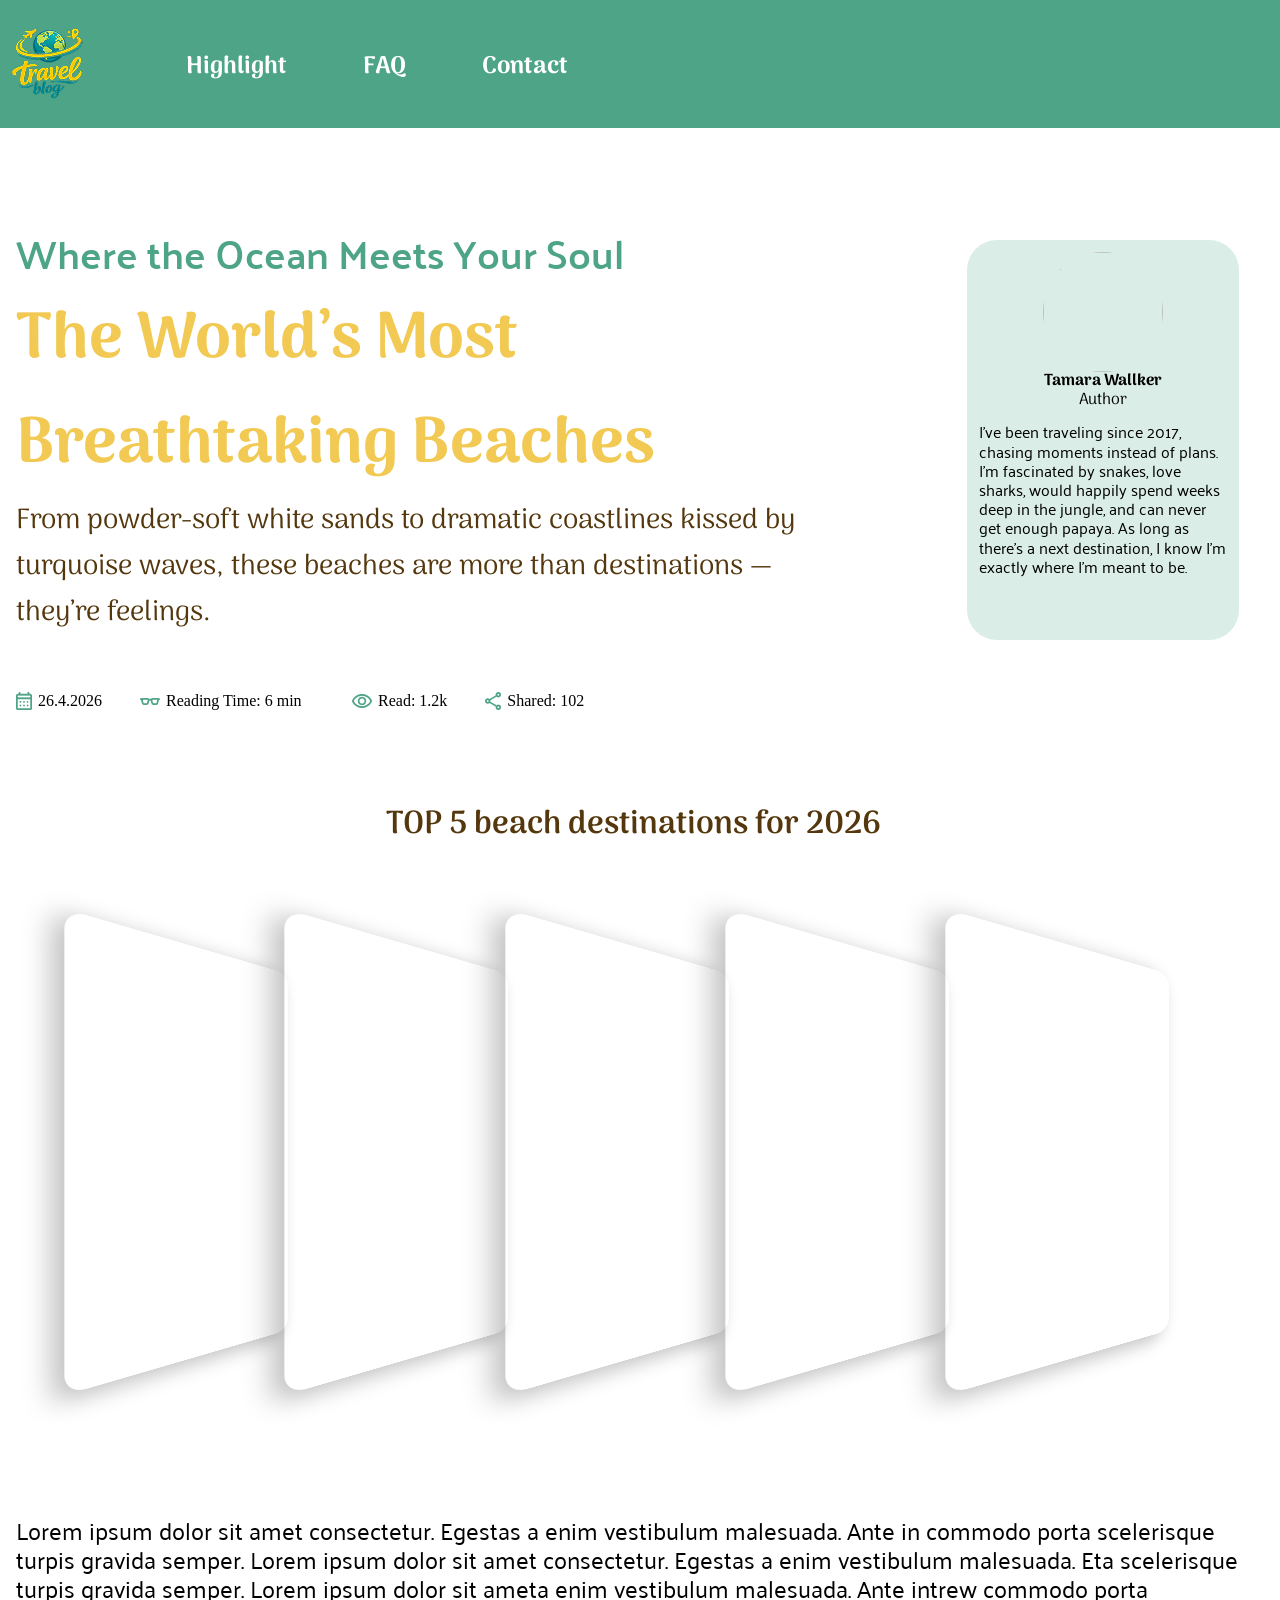
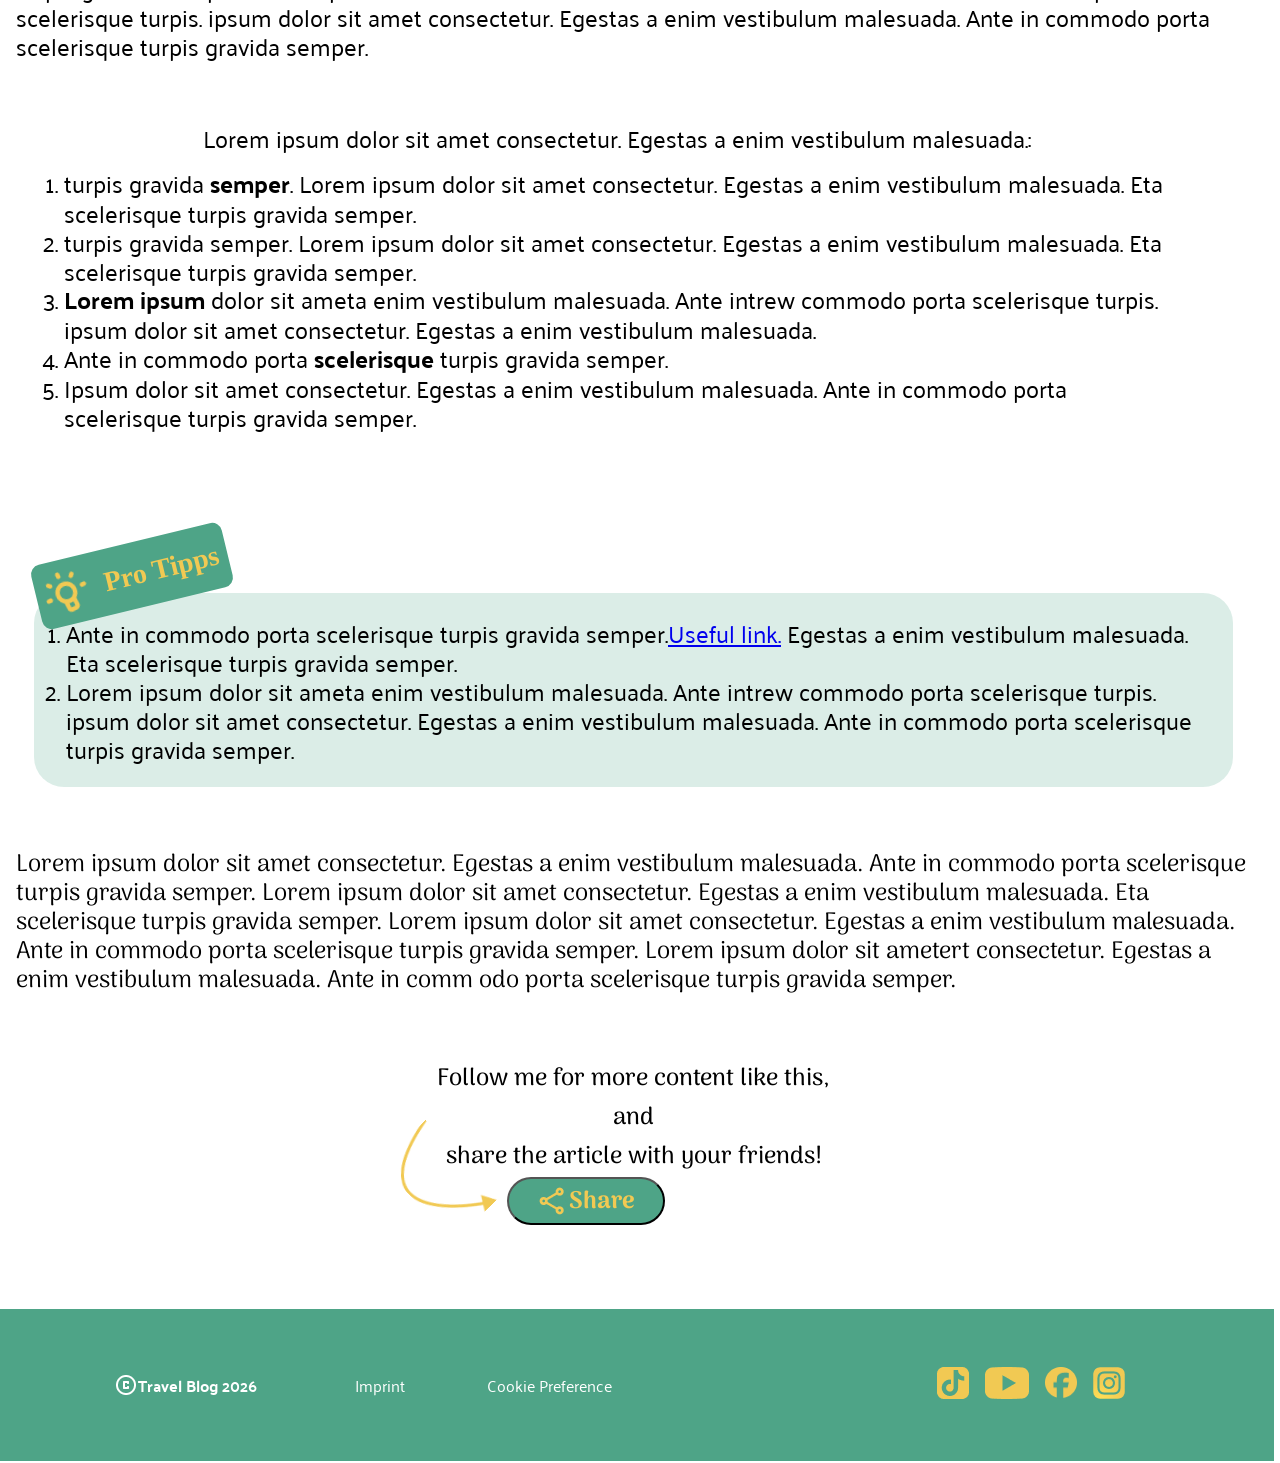
==== carousel.html @ 172013b1 "Gesamtprojekt fertig" ====
<!doctype html>
<html lang="de">

<head>
  <meta charset="UTF-8" />
  <meta name="viewport" content="width=device-width, initial-scale=1.0" />
  <title>Reise Blog / Beaches</title>
  <link rel="icon" type="image/x-icon" href="./img/favicon.svg">
  <link rel="stylesheet" href="./styles/header_footer.css" />
  <link rel="stylesheet" href="./styles/basic.css" />
  <link rel="stylesheet" href="./styles/style.css" />
  <link rel="stylesheet" href="./styles/carousel.css" />
  <link rel="stylesheet" href="./styles/graph.css" />
  <link rel="preconnect" href="https://fonts.googleapis.com" />
  <link rel="preconnect" href="https://fonts.gstatic.com" crossorigin />
  <link
    href="https://fonts.googleapis.com/css2?family=Arima:wght@100..700&family=Palanquin:wght@100;200;300;400;500;600;700&display=swap"
    rel="stylesheet" />

  <script src="./js/header_footer.js"></script>
  <script src="./js/basic.js"></script>
</head>

<body>
  <header id="header-placeholder" class="header1"></header>

  <header id="footer_header-placeholder" class="header2"></header>

  <section class="main-page">
    <section class="headline flex p_80">
      <div>
        <div class="head_text_scandy">
          <h1 class="first_headline">Where the Ocean Meets Your Soul</h1>
          <h2 class="underheadline">The World’s Most Breathtaking Beaches</h2>
          <p class="first_section_text">
            From powder-soft white sands to dramatic coastlines kissed by
            turquoise waves, these beaches are more than destinations —
            they’re feelings.
          </p>
        </div>

        <div class="read-counter_video">
          <div class="date_time">
            <img id="calender-icon" src="./img/calendar_month.png" alt="colendar icon" />
            <p>26.4.2026</p>
            <img id="eyeglasses-icon" src="./img/eyeglasses_2.png" alt="eyeglasses icon" />
            <p>Reading Time: 6 min</p>
          </div>
          <div class="read_share">
            <img id="visibility-icon" src="./img/visibility.png" alt="visibility icon" />
            <p>Read: 1.2k</p>
            <img id="share-icon" src="./img/share.png" alt="share icon" />
            <p>Shared: 102</p>
          </div>
        </div>
      </div>
      <div class="video_info">
        <img class="photo-ocean-profile" src="./img/690fbef0c17eec1970205dee7813ecf3e1ca60ca.jpg" alt="" />
        <div>
          <div class="author">
            <h4 class="author_name arima700">Tamara Wallker</h4>
            <p class="author_titel arima400">Author</p>
          </div>
          <p class="author_info palanquin400">
            I’ve been traveling since 2017, chasing moments instead of plans.
            I’m fascinated by snakes, love sharks, would happily spend weeks
            deep in the jungle, and can never get enough papaya. As long as
            there’s a next destination, I know I’m exactly where I’m meant to
            be.
          </p>
        </div>
      </div>
    </section>
    <section class="content-beaches-photos m_64">
      <div>
        <h3 class="text-beaches-photos">TOP 5 beach destinations for 2026</h3>
      </div>
      <div class="photo-container m_64">
        <div class="slider-photos photo-1"></div>
        <div class="slider-photos photo-2"></div>
        <div class="slider-photos photo-3"></div>
        <div class="slider-photos photo-4"></div>
        <div class="slider-photos photo-5"></div>
      </div>
    </section>
    <section class="content-beaches-photos-responsive m_64">
      <div class="slider-responsive-mobeile">
        <input type="radio" name="slider" value="img-1" checked />
        <input type="radio" name="slider" value="img-2" />
        <input type="radio" name="slider" value="img-3" />
        <input type="radio" name="slider" value="img-4" />
        <input type="radio" name="slider" value="img-5" />

        <div class="slider-photos-responsive-mobeile">
          <div class="slider-photos-element element-one"></div>
          <div class="slider-photos-element element-two"></div>
          <div class="slider-photos-element element-three"></div>
          <div class="slider-photos-element element-four"></div>
          <div class="slider-photos-element element-five"></div>
        </div>
      </div>
    </section>
    <section class="video_content p_80">
      <p class="scandy_tour palanquin400">
        Lorem ipsum dolor sit amet consectetur. Egestas a enim vestibulum
        malesuada. Ante in commodo porta scelerisque turpis gravida semper.
        Lorem ipsum dolor sit amet consectetur. Egestas a enim vestibulum
        malesuada. Eta scelerisque turpis gravida semper. Lorem ipsum dolor
        sit ameta enim vestibulum malesuada. Ante intrew commodo porta
        scelerisque turpis. ipsum dolor sit amet consectetur. Egestas a enim
        vestibulum malesuada. Ante in commodo porta scelerisque turpis gravida
        semper.
      </p>
    </section>
    <section class="description_content palanquin400 flex crs_1 m_64">
      <div>
        <p>
          Lorem ipsum dolor sit amet consectetur. Egestas a enim vestibulum
          malesuada.:
        </p>
      </div>
      <div class="desc_cont">
        <ol>
          <li>
            turpis gravida <strong class="palanquin700">semper</strong>. Lorem
            ipsum dolor sit amet consectetur. Egestas a enim vestibulum
            malesuada. Eta scelerisque turpis gravida semper.
          </li>

          <li>
            turpis gravida semper. Lorem ipsum dolor sit amet consectetur.
            Egestas a enim vestibulum malesuada. Eta scelerisque turpis
            gravida semper.
          </li>

          <li>
            <strong class="palanquin700">Lorem ipsum</strong> dolor sit ameta
            enim vestibulum malesuada. Ante intrew commodo porta scelerisque
            turpis. ipsum dolor sit amet consectetur. Egestas a enim
            vestibulum malesuada.
          </li>

          <li>
            Ante in commodo porta
            <strong class="palanquin700">scelerisque</strong> turpis gravida
            semper.
          </li>

          <li>
            Ipsum dolor sit amet consectetur. Egestas a enim vestibulum
            malesuada. Ante in commodo porta scelerisque turpis gravida
            semper.
          </li>
          </ul>
      </div>
    </section>
    <section class="tip_content m_64">
      <div class="tipps_pos">
        <div class="tipps-icon">
          <img src="./img/wb_incandescent.png" alt="" />
          <h3>Pro Tipps</h3>
        </div>
        <div class="tipps-container palanquin400">
          <ol>
            <li>
              <span>
                Ante in commodo porta scelerisque turpis gravida semper.<a
                  href="https://search.brave.com/search?q=google+pro+tips+about+carousel&spellcheck=0&source=alteredQuery&summary=1&conversation=09064c82be8e50caa06547c06c1660284c4f">Useful
                  link.</a>
                Egestas a enim vestibulum malesuada. Eta scelerisque turpis
                gravida semper.
              </span>
            </li>
            <li>
              <span>
                Lorem ipsum dolor sit ameta enim vestibulum malesuada. Ante
                intrew commodo porta scelerisque turpis. ipsum dolor sit amet
                consectetur. Egestas a enim vestibulum malesuada. Ante in
                commodo porta scelerisque turpis gravida semper.
              </span>
            </li>
          </ol>
        </div>
      </div>
    </section>
    <p class="scandy_tour arima400 m_64">
      Lorem ipsum dolor sit amet consectetur. Egestas a enim vestibulum
      malesuada. Ante in commodo porta scelerisque turpis gravida semper.
      Lorem ipsum dolor sit amet consectetur. Egestas a enim vestibulum
      malesuada. Eta scelerisque turpis gravida semper. Lorem ipsum dolor sit
      amet consectetur. Egestas a enim vestibulum malesuada. Ante in commodo
      porta scelerisque turpis gravida semper. Lorem ipsum dolor sit ametert
      consectetur. Egestas a enim vestibulum malesuada. Ante in comm odo porta
      scelerisque turpis gravida semper.
    </p>
    <section class="follow_me">
      <div class="follow_contant">
        <div class="follow_inf">
          <h4 class="arima500">
            Follow me for more content like this, and<br />
            share the article with your friends!
          </h4>

          <div class="follow_btn_cont">
            <div class="follow_img">
              <img src="./img/vektor2.svg" alt="Follow" />
            </div>
            <div class="btn-cont">
              <button class="follow_btn arima700">
                <img src="./img/Frame438.jpg" alt="Share" />Share
              </button>
            </div>
          </div>
        </div>
      </div>
    </section>
  </section>

</body>

<footer id="footer-placeholder"></footer>
</body>


</html>
---- styles/header_footer.css ----
.navlink:hover {
    color: #F1C953;
}

.navimage{
    height: 72px;
    width: 72px;
    margin-right: 30px;
}

.navlink {
    
    color: white;
    text-decoration: none;
    margin-left: 72px;
    font-size: 22px;
}
.nav_style{
    display: flex;
    align-items: center;
    text-align: left;
    padding-top: 28px;
    padding-left: 12px;
    max-width: 100vw;
    
}
.nav_smal{
    display: flex;
    align-items: center;
    padding: 24px 25px;
    width: 90%;
}
.nav_smal img{
    height: 40px;
    width: 40px;
    
}
.smal1{
    display: flex;
    justify-content: space-between;
    width: 99%;
}

.footer-center{
    bottom: 30px;
    display: flex;
    justify-content: space-between;
    align-items: center;
    padding: 60px 120px;
    width: 99%;
}
.footer-left{
    display: flex;
    justify-content: space-between;
    align-items: center;
    width: 510px;
    
    }
.left1{
    display: flex;
    align-items: center;
    padding-right: 58px;
    width: 217px;
}
.left1 h6{
    font-size: 16px;
}
.left2{
    width: 293px;
    margin: 8px 0;
    display: flex;
    justify-content: space-between;
}
.footer-right{
    display: flex;
    justify-content: center;
    align-items: center;

    }

.navlink-foot {
    text-decoration: none;
    padding-left: 24px;
    padding-right: 12px;
}

.navlink-foot:hover {
    color: #F1C953;
}

.footer-social-icon{
    height: 32px;
    width: 32px;
    margin-right: 16px;
}

.footer-youtube-icon{
    height: 32px;
    width: 44px;
    margin-right: 16px;
}

@media screen and (min-width: 4px) and (max-width: 840px) {
    .nav_style{
        justify-content: center;
    }
}
---- styles/basic.css ----
* {
  box-sizing: border-box;
  margin: 0;
  padding: 0;
  scroll-behavior: smooth;
}

body {
  display: flex;
  justify-content: center;
  align-items: center;
  flex-direction: column;
  overflow-x: hidden;
  width: 99%;
  margin: 0;
  padding: 0;
  min-height: 100vh;
}
.main-page {
  scroll-behavior: smooth;
  flex: 1;
  padding: 0;
  margin-top: 128px;
  align-items: center;
  width: 99%;
}
.main-a{
  text-decoration: none;
}
.impress {
  margin-top: 192px;

  margin-bottom: 64px;
}
.slider {
  margin-top: 50px;
  margin-bottom: 64px;
}

.top_img {
  z-index: 1;
  object-fit: none;
  object-position: center;
  height: 515px;
  width: 740px;
}
.main {
  width: 99%;
  flex-direction: column;
  justify-content: center;
  align-items: center;
  padding: 0px 120px;
}

.top {
  display: flex;
  max-width: 99%;
  position: relative;
  height: 515px;
  padding: 0px 12px;
  background-image: url(../img/header_photo.png);
  background-repeat: no-repeat;
  background-size: cover;
  background-position: center top;
}
.author {
  display: flex;
  flex-direction: column;
  justify-content: center;
  align-items: center;
  line-height: 1.2;
  margin-bottom: 12px;
}
.avatar_men {
  height: 120px;
  width: 120px;
  margin: 12px 0;
}
.headline { 
    display: flex;
    max-width: 99%;
    position: relative;
    min-height: 515px;
    padding-left: 16px;
    padding-right: 16px;
}
.scandy_tour {
  font-size: 24px;
  line-height: 120%;
  letter-spacing: 0%;
  padding: 0px 16px;
}
.head_text_scandy {
  width: 85%;
  margin-right: 8px;
  display: flex;
  flex-direction: column;
}
.read-counter_video {
  width: 740px;
  display: flex;
  flex-direction: row;
  gap: 16px;
  margin-top: 32px;
  margin-bottom: 32px;
}
.date_time {
  width: 320px;
  display: flex;
  gap: 6px;
  align-items: center;
}
.date_time p{
  margin-right: 32px;
}
.read_share {
  width: 361px;
  display: flex;
  gap: 6px;
  align-items: center;
}
.read_share p{
  margin-right: 32px;
}
.video_info {
  max-width: 272px;
  max-height: 400px;
  top: 0;
  right: 0;
  display: flex;
  flex-direction: column;
  background-color: #4ea48733;
  border-radius: 30px;
  align-items: center;
  background-size: cover;
  padding: 12px;
  margin-bottom: 48px;
  margin-top: 24px;
}
.video_content {
  display: flex;
  justify-content: center;
  align-items: center;
  flex-direction: column;
  /* padding-bottom: 137px; */
  width: 100%;
 
}
.video_img {
  width: 931px;
  height: 520px;
  display: flex;
  background-image: url(../img/Video.png);
  background-repeat: no-repeat;
  background-size: cover;
  background-position: center top;
  border-radius: 53px;
  margin-top: 137px;

}
.description_content {
padding-left: 30px;
padding-right: 16px;
padding-bottom: 32px;
font-size: 24px;
line-height: 1;
}
.description_content ul {
  margin: 16px 16px;
}
.desc_cont {
  padding-top: 16px;
  margin: 0px 33.5px;
}
.desc_1{
  margin-bottom: 32px;
}
.tip_content {
  max-width: 100%;
  height: auto;
  display: flex;
  justify-content: center;
  align-items: center;
  position: relative;
  padding: 0 34px;
}
.tipps-icon {
  z-index: 2;
  background-color: #4ea487;
  width: 195.92px;
  height: 66px;
  display: flex;
  align-items: center;
  justify-content: space-around;
  border-radius: 10px;
  transform: rotate(-13.67deg);
  position: relative;
  top: 16px;
}
.tipps-icon h3 {
  font-size: 28px;
  color: #f1c953;
  margin-block-start: 0px;
  margin-block-end: 0px;
  font-weight: bold;
  line-height: 120%;
  letter-spacing: 0%;
}
.tipps_pos {
  position: relative;
  display: flex;
  flex-direction: column;
}
.tipps-container {
  display: flex;
  max-width: 100%;
  z-index: 1;
  background-color: #4ea48733;
  border-radius: 30px;
  padding-top: 26px;
  padding-bottom: 24px;
  padding-right: 16px;
  padding-left: 16px;
  top: 15px;
  left: 60px;
  line-height: 1;
  font-size: 24px;
}
.tipps-container ol {
  margin: 0px 16px;
}
.info {
  position: relative;
  top: 0;
  max-width: 833px;
  margin: 54px 38px;
  min-height: 219px;
  object-fit: cover;
  text-align: left;
  align-items: center;
  backdrop-filter: blur(5px) brightness(1.1);
  border-radius: 12px;
  padding: 16px 24px;
}
.info h2 {
  display: flex;
  max-width: 80%;
  padding: 8px 24px;
  color: white;
  font-size: 48px;
  margin-right: 40px;
  line-height: 1;
}
.info h3 {
  max-width: 820px;
  padding: 0px 24px;
  color: white;
  font-size: 28px;
  line-height: 1;
}
.header1 {
  background-color: #4ea487;
  justify-content: space-between;
  align-items: center;
  position: fixed;
  top: 0;
  left: 0;
  right: 0;
  padding: 0;
  max-width: 100dvw;
  height: 128px;
  z-index: 1000;
}
.header2 {
  position: fixed;
  bottom: 0;
  left: 0;
  right: 0;
  background-color: #f1c953;
  height: 88px;
  max-width: 100dvw;
  padding: 0;
  z-index: 1000;
  border-bottom-left-radius: 12px;
}
footer {
  display: flex;
  align-items: center;
  justify-content: space-between;
  background-color: #4ea487;
  color: white;
  font-size: 16px;
  width: 100dvw;
  height: 152px;
  
  bottom: 0;
  left: 0;
  right: 0;
}
#footer-placeholder {
  max-width: 100dvw;
}
.text_center {
  margin-left: 40px;
  margin-right: 40px;
}
.center_dsp {
  display: flex;
  align-items: center;
}
.index_img {
  height: 48px;
  width: 48px;
}
.text_zentriert {
  display: flex;
  text-align: center;
  justify-content: center;
  align-items: center;
  max-width: 99%;
}
.zentriert_text {
  display: flex;
  flex-direction: column;
  padding: 32px 0;
}
.zentriert {
  text-align: center;
  justify-content: center;
  align-items: center;
}
#contact {
  margin-bottom: 64px;
}
label {
  display: block;
}

input[type="text"] {
  height: 50%;
  padding: 12px;
  margin: 10px 0;
  box-sizing: border-box;
}
input[type="email"] {
  height: 50%;
  padding: 12px;
  margin: 10px 0;
  box-sizing: border-box;
}
input[type="checkbox"] {
  margin: 0 8px;
}
.block {
  display: flex;
  position: relative;
  width: 100%;
}
.flex{
  display: flex;
}
.form-group {
  display: flex;
  flex-direction: column;
  text-align: left;
  height: 94px;
  max-width: 99%;
  font-size: 24px;
}
.form-group1 {
  display: flex;
  height: 80px;
  justify-content: center;
  align-items: end;
}
.chk_font {
  font-size: 15px;
  padding: 0 16px;
  margin-bottom: 25px;
}

.form-group-1 {
  text-align: left;
  height: 94px;
  max-width: 100%;
  font-size: 24px;
  margin-bottom: 16px;
}
.form_u {
  padding: 0px 16px;
  margin-bottom: 120px;
}
.form-h {
  display: flex;
  flex-direction: row;
  min-height: auto;
  justify-content: space-between;
}
.form-g {
  display: flex;
  flex-direction: column;
  justify-content: center;
}
.form-control {
  height: 65px;
  border: none;
  border-bottom: 2px solid black;
  outline: none;
  font-size: 24px;
}
.form-control1 {
  height: 65px;
  border: none;
  border-bottom: 2px solid black;
  outline: none;
  width: 100%;
}
.left-form {
  width: 48%;
}
.right-form {
  width: 48%;
}
.mrg_top {
  padding: 0 16px;
  margin-top: 64px;
  margin-bottom: 64px;
}

.btn {
  height: 48px;
  width: 140px;
  background-color: white;
  border-width: 1px;
  border-radius: 40px;
  font-size: 24px;
}
.follow_me {
  display: flex;
  justify-content: center;
  margin-top: 64px;
  margin-bottom: 88px;
}
.follow_contant {
  display: flex;
  width: 493px;
  height: 154px;
  position: relative;
  text-align: center;
  justify-content: center;
}
.follow_inf {
  width: 463px;
  height: 58px;
  align-items: center;
  padding: 0 12px;
}
.follow_inf h4 {
  font-size: 24px;
}
.follow_img {
  width: 107px;
  height: 65px;
  z-index: 1;
  position: absolute;
  left: 0px;
  bottom: 0px;
  rotate: -135deg;
}
.btn-cont {
  position: absolute;
  left: 120px;
  bottom: -12px;
}
.follow_btn {
  width: 158px;
  height: 48px;
  border-radius: 40px;
  background-color: #4ea487;
  position: relative;
  display: flex;
  justify-content: center;
  align-items: center;
  color: #f1c953;
  font-size: 24px;
}
.follow_btn img {
  height: 32px;
  height: 32px;
}
.crs_1{
  flex-direction: column;
  width: 1220px;
  justify-content: center;
  align-items: center;
}
.p_80{
    padding-top: 80px;
}
.m_64{
  margin-top: 64px;
}
@media screen and (min-width: 1440px) {
  .main-page {
    padding: 0px max( calc(50% - 720px));  
  }
  .impress {
    padding: 0px max(12px, calc(50% - 720px));
  }
  #header-placeholder {
    padding: 0px max(12px, calc(50% - 720px));
  }
  #footer-placeholder {
    padding: 0px max(0px, calc(50% - 720px));
  }
  #footer_header-placeholder {
    padding: 0px max(0px, calc(50% - 720px));
  }
  .header2 {
    display: none;
  }
  .slider-responsive-mobeile{
    display: none;
  }
  .crs_1{
    padding: 0px max{calc(50% - 720px)};
  }
}
@media screen and (min-width: 1280px) {
  .header2 {
    display: none;
  }
  .slider-responsive-mobeile{
    display: none;
  }
}
@media screen and (min-width: 841px) and (max-width: 1280px) {
  .main-page {
    padding: 8px 0px;
    width: 99dvw;
  }
  .main {
    padding: 0px 30px;
  }
  .header2 {
    display: none;
  }
  .crs_1{
    padding: 0px max{calc(50% - 720px)};
  }
}
@media screen and (min-width: 484px) and (max-width: 767px) {
  .info {
    margin: 54px 20px;
  }
}
@media screen and (min-width: 841px) and (max-width: 1075px){
  .headline {
    flex-direction: column;
  }
  .video_info {
    margin-top: 24px;
    max-width: 100%;
  }
  .video_img{
    width: 642px;
    height: 332px;
  
  }
  .video_2{
    padding-bottom: 24px;
  }
  .video_content{
    padding-bottom: 24px;
  }
  .scandy_tour{
    padding-bottom: 24px;
  }
}
@media screen and (min-width: 4px) and (max-width: 840px) {
  .main-page {
    padding: 8px 0px;
    width: 99dvw;
  }
  .main {
    padding: 0px 16px;
  }
  .top {
    padding: 0;
  }
  .footer-left {
    display: flex;
    flex-direction: column-reverse;
    align-items: baseline;
    max-width: 90px;
  }
  .index_info {
    display: none;
  }
  .left2 {
    justify-content: center;
    flex-direction: column;
    width: 217px;
  }
  .left2 a {
    padding: 8px 24px;
  }
  .footer_img {
    height: 20px;
    width: 20px;
    margin-right: 8px;
  }
  footer {
    margin-bottom: 88px;
  }
  .footer-social-icon {
    height: 24px;
    width: 24px;
  }
  .footer-youtube-icon {
    height: 24px;
    width: 33px;
  }
  .hide-mobile {
    display: none;
  }
  .footer-center {
    align-items: flex-end;
    padding: 20px 8px;
  }
  .form-h {
    flex-direction: column;
  }
  .left-form {
    width: 100%;
  }
  .right-form {
    width: 100%;
  }
  .follow_img {
    width: 50px;
    height: 30.5px;
    rotate: -100.35deg;
  }
  .tipps-container {
    font-size: 16px;
  }
  .description_content {
    font-size: 16px;
    padding-bottom: 16px;
    padding-top: 16px;
  }
  .video_content{
    padding: 24px 0px;
  }
    .scandy_tour{
    padding-bottom: 24px;
  }
  .video_img {
    height: 192px;
    background-size: contain;
  }
  .video_2 p{
    font-size: 16px;
  }
  .video_content p {
    font-size: 16px;
  }
  .headline {
    flex-direction: column;
  }
  .video_info {
    margin-top: 24px;
    max-width: 100%;
  }
  .head_text_scandy {
    width: 100%;
  }
  .head_text_scandy h1 {
    font-size: 20px;
  }
  .head_text_scandy h2 {
    font-size: 40px;
  }
  .head_text_scandy p {
    font-size: 18px;
  }
  .follow_inf h4 {
    font-size: 18px;
  }
  .btn-cont {
    left: 180px;
  }
  .follow_img {
    left: 60px;
    bottom: 40px;
  }
  .read-counter_video {
    flex-direction: column;
  }
  .date_time{
    margin-bottom: 8px;
  }
}
@media screen and (min-width: 4px) and (max-width: 479px) {
  .main-page {
    width: 99dvw;
  }
  #faq {
    width: 95%;
  }
  .footer-right {
    flex-direction: row;
  }
  .footer-social-icon {
    height: 24px;
    width: 24px;
    margin: 4px;
  }
  .footer-youtube-icon {
    height: 24px;
    width: 33px;
    margin: 4px;
  }
  
}
---- styles/style.css ----
.font_h1 {
  font-family: "Arima";
  font-size: 52px;
  font-weight: 700;
  color: #4ea487;
}

.first_headline {
  font-family: "Palanquin";
  font-size: 40px;
  font-weight: 600;
  color: #4ea487;
}

.underheadline {
  font-family: "Arima";
  font-size: 64px;
  font-weight: 700 ;
  color: #f1c953;
}

.first_section_text {
  font-family: "Arima";
  font-size: 28px;
  font-weight: 400;
  color: #54370d;
  padding-bottom: 24px;
  
}
.font-24-w{
  font-size: 24px;
  color: white;
}
.font-24-b{
  font-size: 24px;
  color: black;
}
.font-16-w{
  font-size: 16px;
  color: white;
}
.font-16-b{
  font-size: 16px;
  color: black;
}
.arima700{
  font-family: 'Arima';
  font-weight: 700;
}

.arima400{
  font-family: 'Arima';
  font-weight: 400;
}
.arima500{
  font-family: 'Arima';
  font-weight: 500;
}
.palanquin700{
  font-family: 'Palanquin';
  font-weight: 700;
}

.palanquin600{
  font-family: 'Palanquin';
  font-weight: 600;
}
.p_400{
  font-family: 'Palanquin';
  font-weight: 400;
  line-height: 120%;
}
.palanquin400{
  font-family: 'Palanquin';
  font-weight: 400;
  line-height: 120%;
  letter-spacing: 0%;
}
.palanquin500{
  font-family: 'Palanquin';
  font-weight: 500;
}

.index_info{
  font-size: 24px;
  line-height: 1;
  padding: 24px 0;
}
details{
  color: #54370d;

}
.contact_a{
  color: #4ea487;
  text-decoration: none;
  margin: 0 4px;
}
summary {
  list-style: none; 
  display: flex;
  justify-content: space-between; 
  align-items: center;
  text-align: center;
  cursor: pointer;
  width: 95%;
  min-height: 56px;
  border-top-right-radius: 12px;
  border-top-left-radius: 12px;
  background-color: #f1c953;
  padding: 16px 14px;
  margin-top: 16px;
  border: 5px solid #f1c953;
}
.faq-cont{
  display: grid;
  grid-template-rows: 0fr;
  transition: grid-template-rows 0.8s ease-out;
  overflow: hidden;
}
details[open] .details-content {
  grid-template-rows: 1fr;
}
details p{
  width: 95%;
  border: 20px solid #f1c953;
  border-bottom-left-radius: 12px;
  border-bottom-right-radius: 12px;
}
summary::after {
  margin-right: 30px;
  content: '>'; 
  font-size: 24px;
  font-weight: 700;
  transition: transform 0.8s;

}
details[open] summary::after {
  transform: rotate(-90deg);
}
#calender-icon{
  width: 16px;
  height: 18px;
}
#eyeglasses-icon{
  width: 20px;
  height: 7px;
}
#visibility-icon{
  width: 20px;
  height: 14px;
}
#share-icon{
  width: 16px;
  height: 18px;
}
.m_48_b{
  margin-bottom: 48px;
}
.video_1{
  margin: 88px 0px;
}
.video_2{  
  display: flex;
  justify-content: center;
  align-items: center;
  flex-direction: column;
  padding-bottom: 137px;
  width: 100%;
}
.video_4{
  margin: 33.5px;
}
.graph_1{
  width: 100%;
}
@media screen and (min-width: 1280px) and (max-width: 30000px){

}
@media screen and (min-width: 768px) and (max-width: 1280px){
.faq_font{
  font-size: 16px;

}
/* summary::after{
  font-size: 16px;
} */
details[open] p{
  font-size: 16px;
}
.info h2{
  font-size: 24px;
}
.info h3{
  font-size: 20px;
}
}
@media screen and (min-width: 484px) and (max-width: 767px){
.faq_font{
  font-size: 16px;

}
summary::after{
  font-size: 16px;
}
details[open] p{
  font-size: 16px;
}
details p{
  font-size: 16px;
}
.info h2{
  font-size: 24px;
}
.info h3{
  font-size: 20px;
}
.font_h1{
  font-size: 40px;
}
}
@media screen and (min-width: 4px) and (max-width: 483px){
.faq_font{
  font-size: 16px;

}
summary::after{
  font-size: 16px;
}
details[open] p{
  font-size: 16px;
}
.info h2{
  font-size: 24px;
}
.info h3{
  font-size: 20px;
}
.font_h1{
  font-size: 40px;
}
}
---- styles/carousel.css ----
.photo-ocean-profile {
  width: 120px;
  height: 120px;
  object-fit: cover;
  border-radius: 51%;
  display: flex;
  gap: 12px;
}

.text-beaches-photos {
  padding-bottom: 24px;
  font-family: "Arima", sans-serif;
  font-size: 32px;
  color: #54370d;
  margin-block-start: 0px;
  margin-block-end: 0px;
  font-weight: 600;
  line-height: 120%;
  letter-spacing: 0%;
  align-items: center;
  text-align: center;
}
.photo-container {
  height: 440px;
  display: flex;
  justify-content: center;
  align-items: center;
  width: 90%;
  padding-left: 40px;
}
.content-beaches-photos{
  display: flex;
  justify-content: center;
  align-items: center;
  flex-direction: column;
}
.slider-photos {
  width: 300px;
  height: 440px;
  box-shadow: -9px 5px 20px 0px #00000040;
  transform: perspective(250px) rotatey(20deg) translateX(-20px);
  transform-origin: 50% 50%;
  transition: all 250ms ease-in-out;
  border-radius: 16px;
  object-fit: cover;
  justify-content: center;
  align-items: center;
}

.slider-photos:hover {
  z-index: 2;
  transform: perspective(250px) rotatey(0deg) translateX(0px) scaleX(1.5)
    scaleY(1.2);
}

.slider-photos:hover ~ .slider-photos {
  transform: perspective(250px) rotatey(-20deg) translateX(20px);
}

.photo-1 {
  background-image: url("../img/photo-1.jpg");
  background-size: cover;
}
.photo-2 {
  background-image: url("../img/photo-2.jpg");
  background-size: cover;
}
.photo-3 {
  background-image: url("../img/photo-3.jpg");
  background-size: cover;
}
.photo-4 {
  background-image: url("../img/photo-4.jpg");
  background-size: cover;
}
.photo-5 {
  background-image: url("../img/photo-5.jpg");
  background-size: cover;
}

@media screen and (min-width: 1350px) and (max-width: 1440px) {

  .slider-responsive-mobeile {
    display: none;
  }
}

@media screen and (min-width: 1270px) and (max-width: 1350px) {

  .slider-photos {
    width: 275px;
    height: 400px;
  }

  .slider-responsive-mobeile {
    display: none;
  }
}

@media screen and (min-width: 1070px) and (max-width: 1270px) {
  .main_content {
    padding-left: 60px;
    padding-right: 60px;
  }
  .video_info {
    flex-direction: column;
    gap: 32px;
  }

  .slider-photos {
    width: 185px;
    height: 375px;
  }
  .slider-responsive-mobeile {
    display: none;
  }
}

@media screen and (min-width: 900px) and (max-width: 1100px) {
  .photo-container {
    width: 100%;
    height: 333px;
  }

  .slider-responsive-mobeile {
    display: none;
  }
  .slider-photos {
    width: 150px;
    height: 300px;
  }
}

@media screen and (min-width: 500px) and (max-width: 900px) {

  .photo-container {
    display: none;
  }
  .text-beaches-photos {
    padding-top: 30px;
    padding-bottom: 0px;
  }
  .slider-responsive-mobeile {
    width: 100%;
    height: 400px;
    display: flex;
    justify-content: center;
    position: relative;
    align-items: flex-end;
    overflow: hidden;
    transition: all 250ms ease-in-out;
  }

  .slider-responsive-mobeile input {
    z-index: 2;
    width: 40px;
    height: 22px;
    border-radius: 50px;
    background-color: #4ea4874d;
  }
  .slider-responsive-mobeile input[type="radio"]:checked {
    appearance: none;
    -webkit-appearance: none;
    width: 50px;
    height: 28px;
    border: 2px solid #555;
    border-radius: 20px;
    cursor: pointer;
    background-color: #4ea487;
    border-color: #4ea487;
  }
  .slider-photos-responsive-mobeile {
    width: 300%;
    position: absolute;
    display: flex;
    justify-content: center;
    transform: perspective(250px) rotatey(20deg) translateX(-20px);
    padding-bottom: 60px;
  }

  .slider-photos-element {
    width: calc(300% / 5);
    height: 300px;
    background-size: cover;
    border-radius: 16px;
  }
  .element-one {
    background-image: url("../img/photo-1.jpg");
    background-size: cover;
    border-radius: 16px;
  }
  .element-two {
    background-image: url("../img/photo-2.jpg");
    background-size: cover;
    border-radius: 16px;
  }
  .element-three {
    background-image: url("../img/photo-3.jpg");
    background-size: cover;
    border-radius: 16px;
  }

  .element-four {
    background-image: url("../img/photo-4.jpg");
    background-size: cover;
    border-radius: 16px;
  }
  .element-five {
    background-image: url("../img/photo-5.jpg");
    background-size: cover;
    border-radius: 16px;
  }

  .slider-responsive-mobeile
    input[value="img-1"]:checked
    ~ .slider-photos-responsive-mobeile {
    transform: translateX(calc(200% / 5))
    
  }

  .slider-responsive-mobeile
    input[value="img-2"]:checked
    ~ .slider-photos-responsive-mobeile {
    transform: translateX(calc(100% / 5));
  }
  .slider-responsive-mobeile
    input[value="img-3"]:checked
    ~ .slider-photos-responsive-mobeile {
    transform: translateX(calc(0% / 5));
  }
  .slider-responsive-mobeile
    input[value="img-4"]:checked
    ~ .slider-photos-responsive-mobeile {
    transform: translateX(calc(-100% / 5));
  }
  .slider-responsive-mobeile
    input[value="img-5"]:checked
    ~ .slider-photos-responsive-mobeile {
    transform: translateX(calc(-200% / 5));
  }
  .content-beaches-description-text {
    font-size: 18px;
  }

  .share-text {
    font-size: 20px;
  }
  .responsive-text-mobeile {
    font-size: 20px;
  }
  .responsive-text-mobeile span {
    font-size: 18px;
  }
}

@media screen and (min-width: 374px) and (max-width: 500px) {
  .photo-container {
    display: none;
  }

  .text-beaches-photos {
    font-size: 20px;
    padding-top: 30px;
    padding-bottom: 0px;
  }
  .slider-responsive-mobeile {
    width: 100%;
    height: 400px;
    display: flex;
    justify-content: center;
    position: relative;
    align-items: flex-end;
    overflow: hidden;
    transition: all 250ms ease-in-out;
  }

  .slider-responsive-mobeile {
    position: relative;
    width: 100%;
    height: 380px;
    overflow: hidden;

    display: flex;
    justify-content: center;
    align-items: flex-end;
    gap: 10px;
  }

  /* Radio Buttons */

  .slider-responsive-mobeile input {
    appearance: none;
    width: 18px;
    height: 18px;
    border-radius: 50%;
    background: #cfe5df;
    cursor: pointer;
    z-index: 10;
  }

  .slider-responsive-mobeile input:checked {
    width: 45px;
    border-radius: 20px;
    background: #4ea487;
  }

  /* Slider */

  .slider-photos-responsive-mobeile {
    position: absolute;
    top: 20px;
    left: 0;

    display: flex;
    gap: 20px;

    transition: 0.5s ease;
  }

  /* Bilder */

  .slider-photos-element {
    flex: 0 0 240px;
    height: 293px;
    border-radius: 18px;
    background-size: cover;
    background-position: center;
  }

  /* Deine Bilder */

  .element-one {
    background-image: url("../img/photo-1.jpg");
  }

  .element-two {
    background-image: url("../img/photo-2.jpg");
  }

  .element-three {
    background-image: url("../img/photo-3.jpg");
  }

  .element-four {
    background-image: url("../img/photo-4.jpg");
  }

  .element-five {
    background-image: url("../img/photo-5.jpg");
  }

  /* Slider Position */

  input[value="img-1"]:checked ~ .slider-photos-responsive-mobeile {
    transform: translateX(90px);
  }

  input[value="img-2"]:checked ~ .slider-photos-responsive-mobeile {
    transform: translateX(-170px);
  }

  input[value="img-3"]:checked ~ .slider-photos-responsive-mobeile {
    transform: translateX(-430px);
  }

  input[value="img-4"]:checked ~ .slider-photos-responsive-mobeile {
    transform: translateX(-690px);
  }

  input[value="img-5"]:checked ~ .slider-photos-responsive-mobeile {
    transform: translateX(-950px);
  }
  .content-beaches-description-text {
    font-size: 18px;
  }

  .share-text {
    font-size: 20px;
  }
  .responsive-text-mobeile {
    font-size: 20px;
  }
  .responsive-text-mobeile span {
    font-size: 18px;
  }
  .scandy_tour {
    font-size: 16px;
  }
}
---- styles/graph.css ----
.pat_tour_text {
    display: flex;
    justify-content: center;
}

.rain_periods {
    width: 640px;
    border-radius: 53px;
    box-shadow: -2px 4px 11.6px rgba(0, 0, 0, 25%);
    margin-bottom: 88px;
}

.price_beach {
    display: flex;
    justify-content: center;
    margin-top: 88px;
    margin-bottom: 88px;
    padding: 0 16px;
}

.pattaya_pic {
    width: 519px;
    height: 471px;
    margin-top: 16px;
    border-radius: 53px;
    box-shadow: -2px 4px 11.6px rgba(0, 0, 0, 25%);
}
.diagr_price {
    display: flex;
    flex-direction: column;
    align-items: center;
   }
.diagr_beach {
    align-items: center;
    margin-right: 80px;
    justify-content: center;
    display: flex;
    flex-direction: column;
}

.pat_text {
    display: flex;
    justify-content: center;
}
.p_88_t{
    margin-top: 66px;
}

@media screen and (min-width: 315px) and (max-width: 1280px) {
    
    .price_beach {
        display: flex;
        flex-direction: column;
    }

    .diagr_price {
        display: flex;
        flex-direction: column;
        align-items: center;
    }

    .diagr_beach {
        display: flex;
        flex-direction: column;
        align-items: center;
        margin-bottom: 60px;
        margin-right: 0;
    }
}

@media screen and (min-width: 380px) and (max-width: 840px) {

    .rain_periods {
        width: 345px;
        margin-bottom: 16px;
        border-radius: 30px;
    }

    .price_beach {
        margin-top: 16px;
    }

    .pattaya_pic {
        width: 343px;
        height: 294px;
        border-radius: 30px;
    }
}

@media screen and (min-width: 4px) and (max-width: 380px) {

    .rain_periods {
        width: 255px;
        margin-bottom: 16px;
        border-radius: 15px;
    }

    .price_beach {
        margin-top: 16px;
    }

    .pattaya_pic {
        width: 255px;
        height: 207px;
        border-radius: 15px;
    }
}
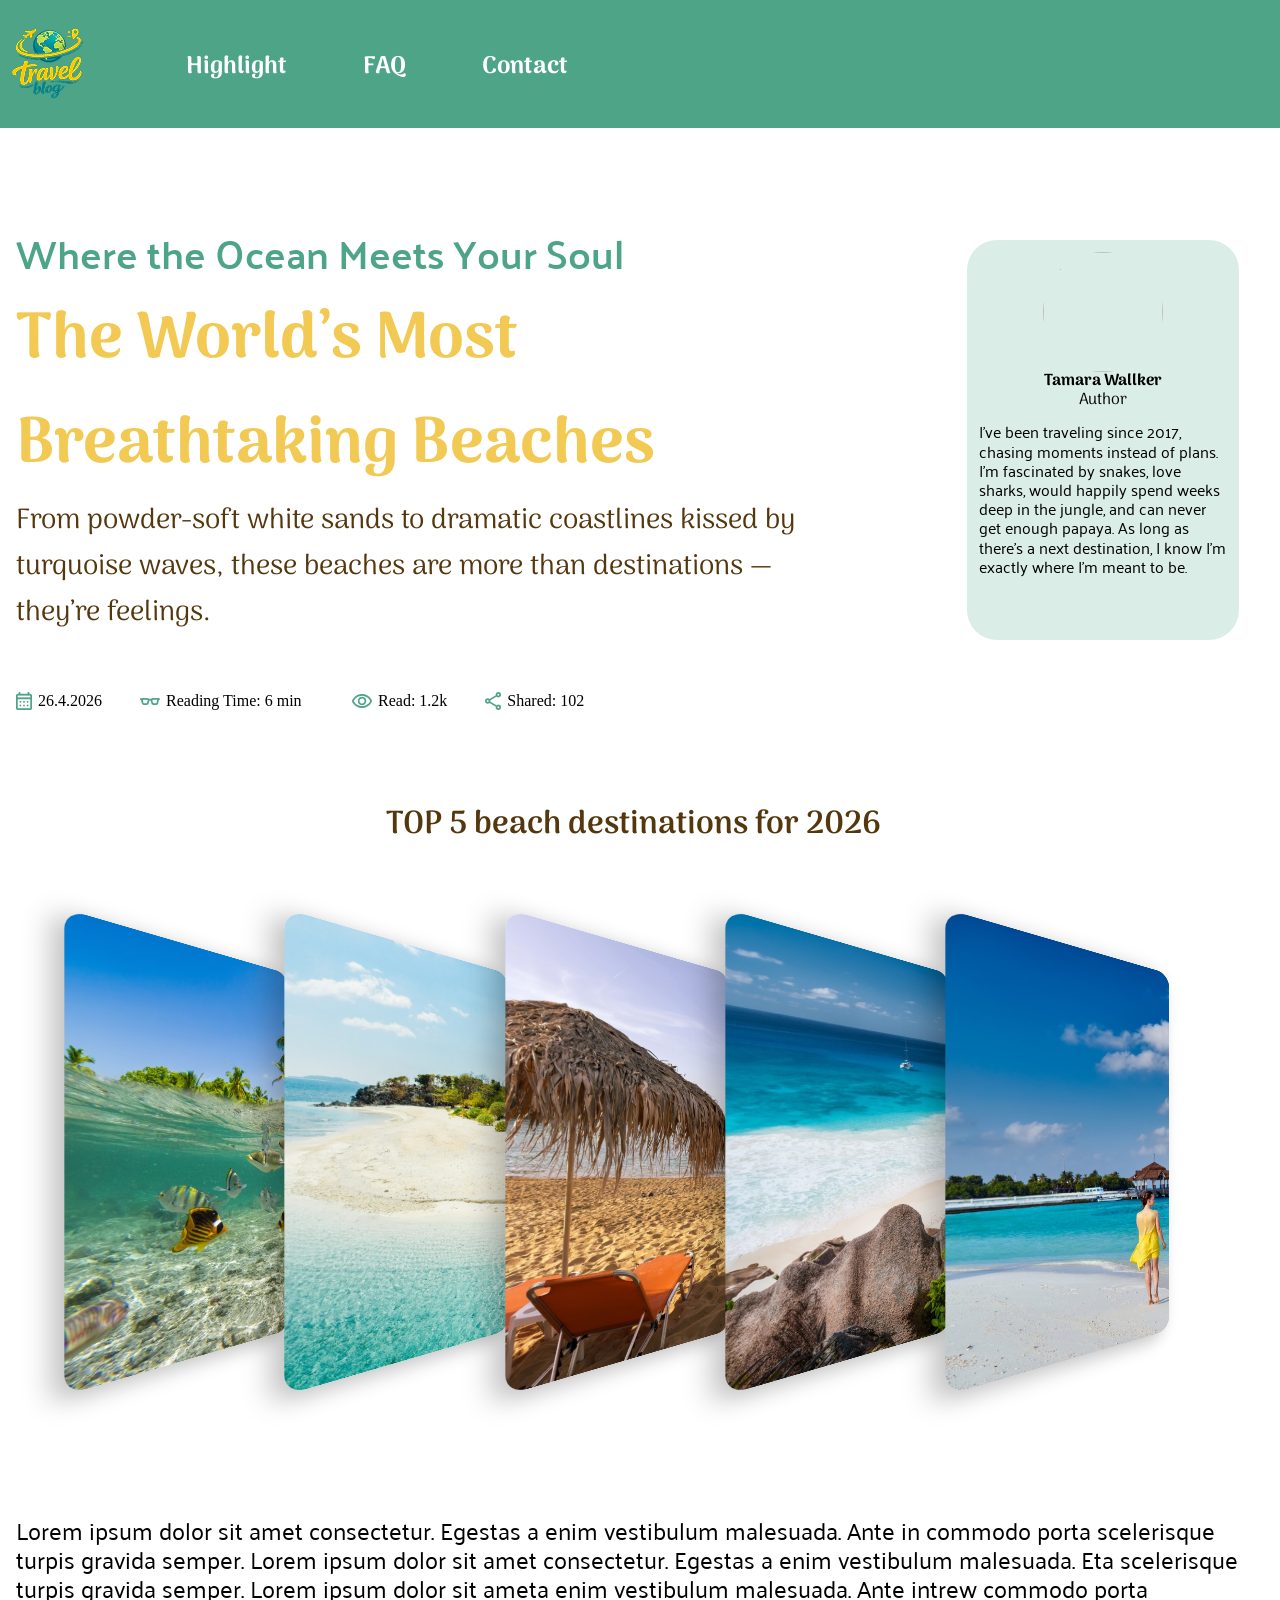
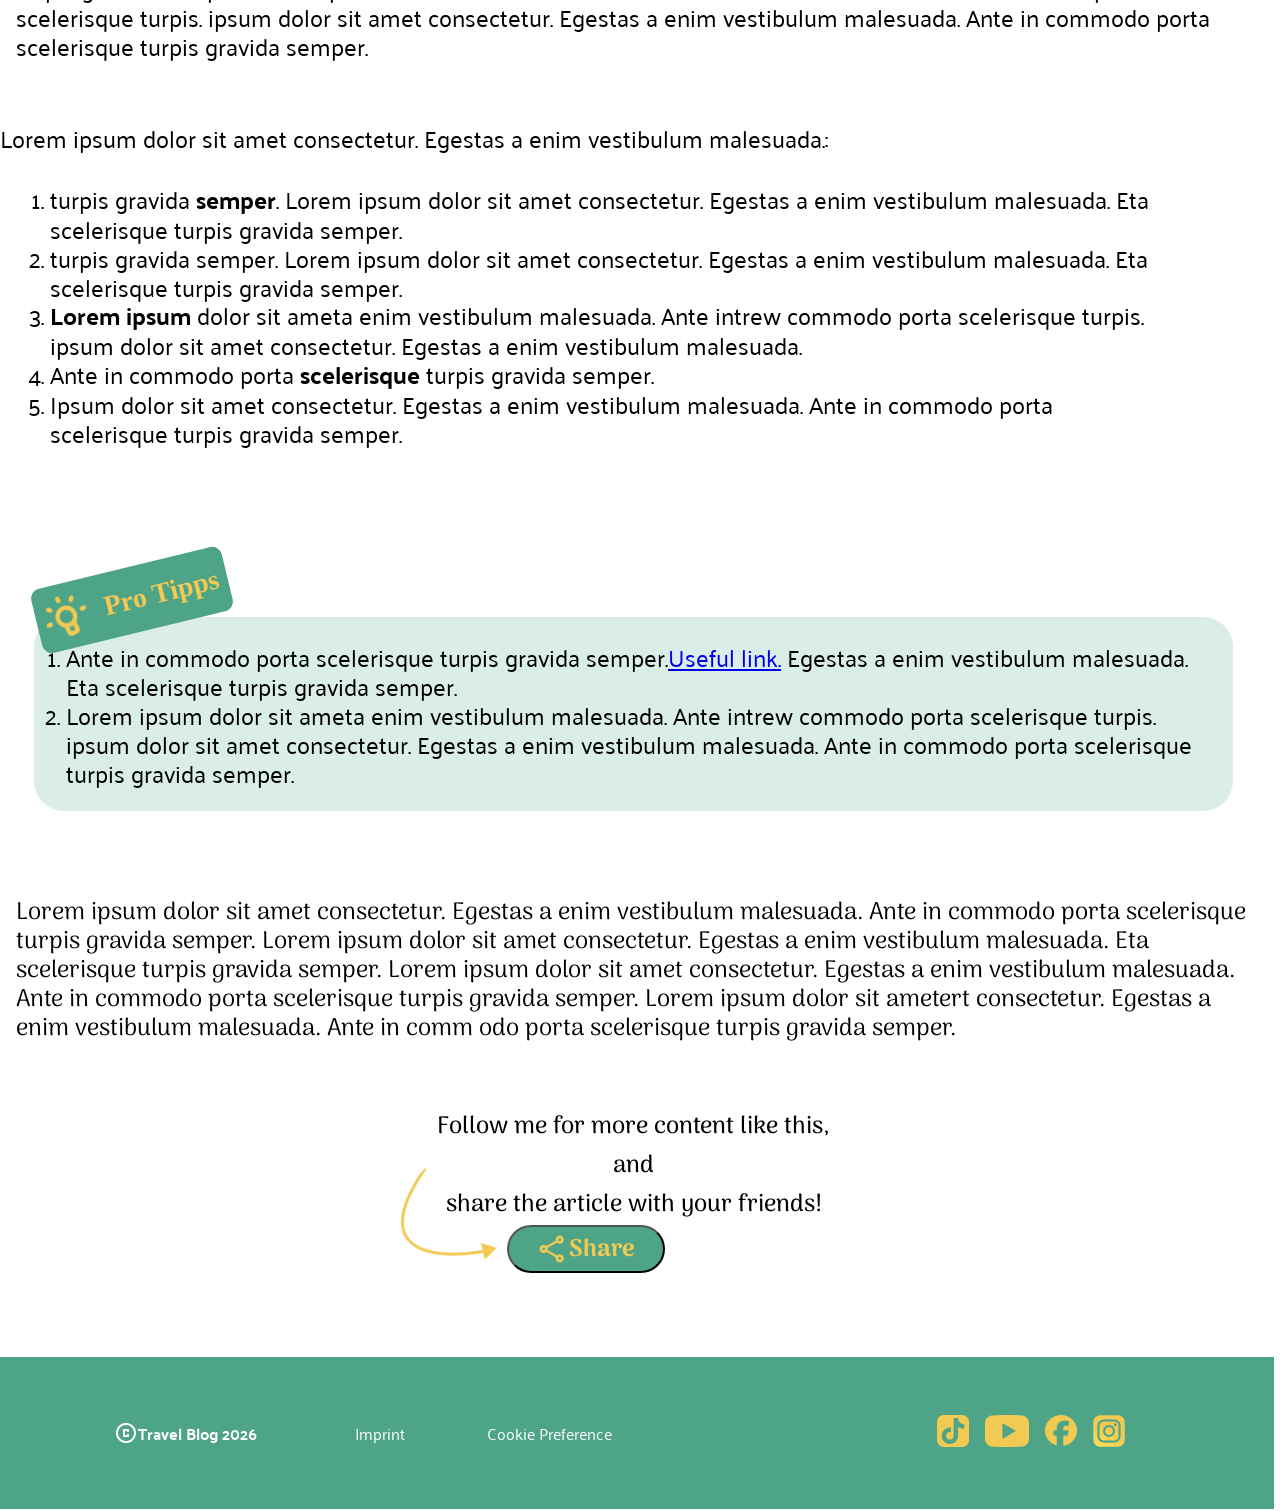
==== commit b3369977: "responsiv font image fixed" ====
--- a/carousel.html
+++ b/carousel.html
@@ -113,7 +113,7 @@
       </p>
     </section>
     <section class="description_content palanquin400 flex crs_1 m_64">
-      <div>
+      <div class="left_max">
         <p>
           Lorem ipsum dolor sit amet consectetur. Egestas a enim vestibulum
           malesuada.:
--- a/styles/header_footer.css
+++ b/styles/header_footer.css
@@ -2,6 +2,9 @@
 
 .navlink:hover {
     color: #F1C953;
+    text-decoration: underline;
+    text-decoration-style: dotted;
+    text-decoration-thickness: from-font;
 }
 
 .navimage{
@@ -88,6 +91,7 @@
 
 .navlink-foot:hover {
     color: #F1C953;
+    
 }
 
 .footer-social-icon{
--- a/styles/basic.css
+++ b/styles/basic.css
@@ -54,7 +54,7 @@
 
 .top {
   display: flex;
-  max-width: 99%;
+  max-width: 100%;
   position: relative;
   height: 515px;
   padding: 0px 12px;
@@ -142,9 +142,7 @@
   justify-content: center;
   align-items: center;
   flex-direction: column;
-  /* padding-bottom: 137px; */
   width: 100%;
- 
 }
 .video_img {
   width: 931px;
@@ -159,21 +157,27 @@
 
 }
 .description_content {
+  max-width: 100%;
 padding-left: 30px;
 padding-right: 16px;
 padding-bottom: 32px;
 font-size: 24px;
 line-height: 1;
 }
-.description_content ul {
+.description_content ol {
   margin: 16px 16px;
 }
 .desc_cont {
+  max-width: 100%;
   padding-top: 16px;
   margin: 0px 33.5px;
 }
 .desc_1{
   margin-bottom: 32px;
+}
+.left_max{
+  width: 100%;
+  align-items: start;
 }
 .tip_content {
   max-width: 100%;
@@ -182,7 +186,7 @@
   justify-content: center;
   align-items: center;
   position: relative;
-  padding: 0 34px;
+  padding: 24px 34px;
 }
 .tipps-icon {
   z-index: 2;
@@ -385,6 +389,10 @@
   max-width: 100%;
   font-size: 24px;
   margin-bottom: 16px;
+  margin-top: 16px;
+}
+.m_64{
+  margin-top: 64px;
 }
 .form_u {
   padding: 0px 16px;
@@ -523,7 +531,7 @@
     display: none;
   }
   .crs_1{
-    padding: 0px max{calc(50% - 720px)};
+    padding: 0px max(calc(50% - 720px));
   }
 }
 @media screen and (min-width: 1280px) {
@@ -546,7 +554,7 @@
     display: none;
   }
   .crs_1{
-    padding: 0px max{calc(50% - 720px)};
+    padding: 0px max(calc(50% - 720px));
   }
 }
 @media screen and (min-width: 484px) and (max-width: 767px) {
@@ -575,6 +583,9 @@
   }
   .scandy_tour{
     padding-bottom: 24px;
+  }
+  .description_content {
+    padding: 8px 16px;
   }
 }
 @media screen and (min-width: 4px) and (max-width: 840px) {
@@ -647,8 +658,7 @@
   }
   .description_content {
     font-size: 16px;
-    padding-bottom: 16px;
-    padding-top: 16px;
+    padding: 8px 16px;
   }
   .video_content{
     padding: 24px 0px;
@@ -700,6 +710,9 @@
   }
   .date_time{
     margin-bottom: 8px;
+  }
+  .m_64{
+    margin-top: 24px;
   }
 }
 @media screen and (min-width: 4px) and (max-width: 479px) {
--- a/styles/style.css
+++ b/styles/style.css
@@ -181,9 +181,7 @@
   font-size: 16px;
 
 }
-/* summary::after{
-  font-size: 16px;
-} */
+
 details[open] p{
   font-size: 16px;
 }
--- a/styles/carousel.css
+++ b/styles/carousel.css
@@ -176,6 +176,7 @@
     justify-content: center;
     transform: perspective(250px) rotatey(20deg) translateX(-20px);
     padding-bottom: 60px;
+    gap: 24px;
   }
 
   .slider-photos-element {
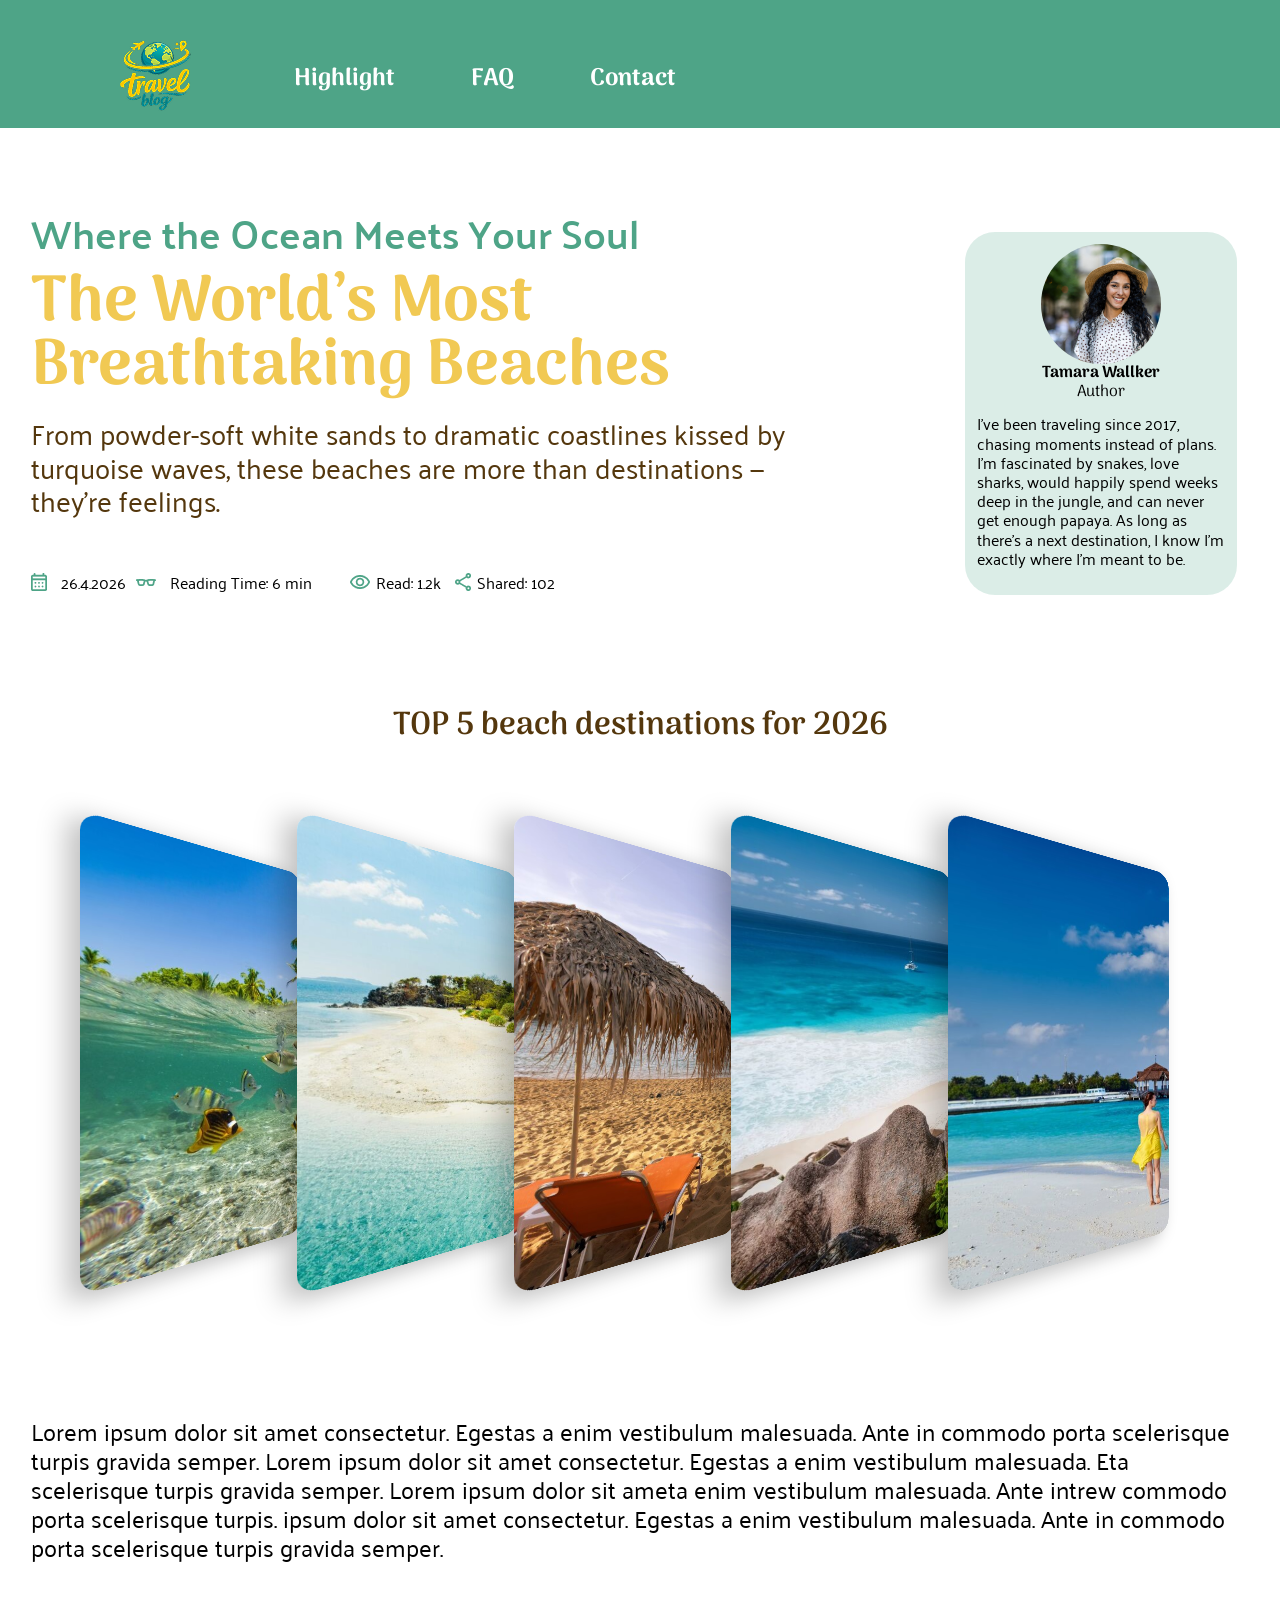
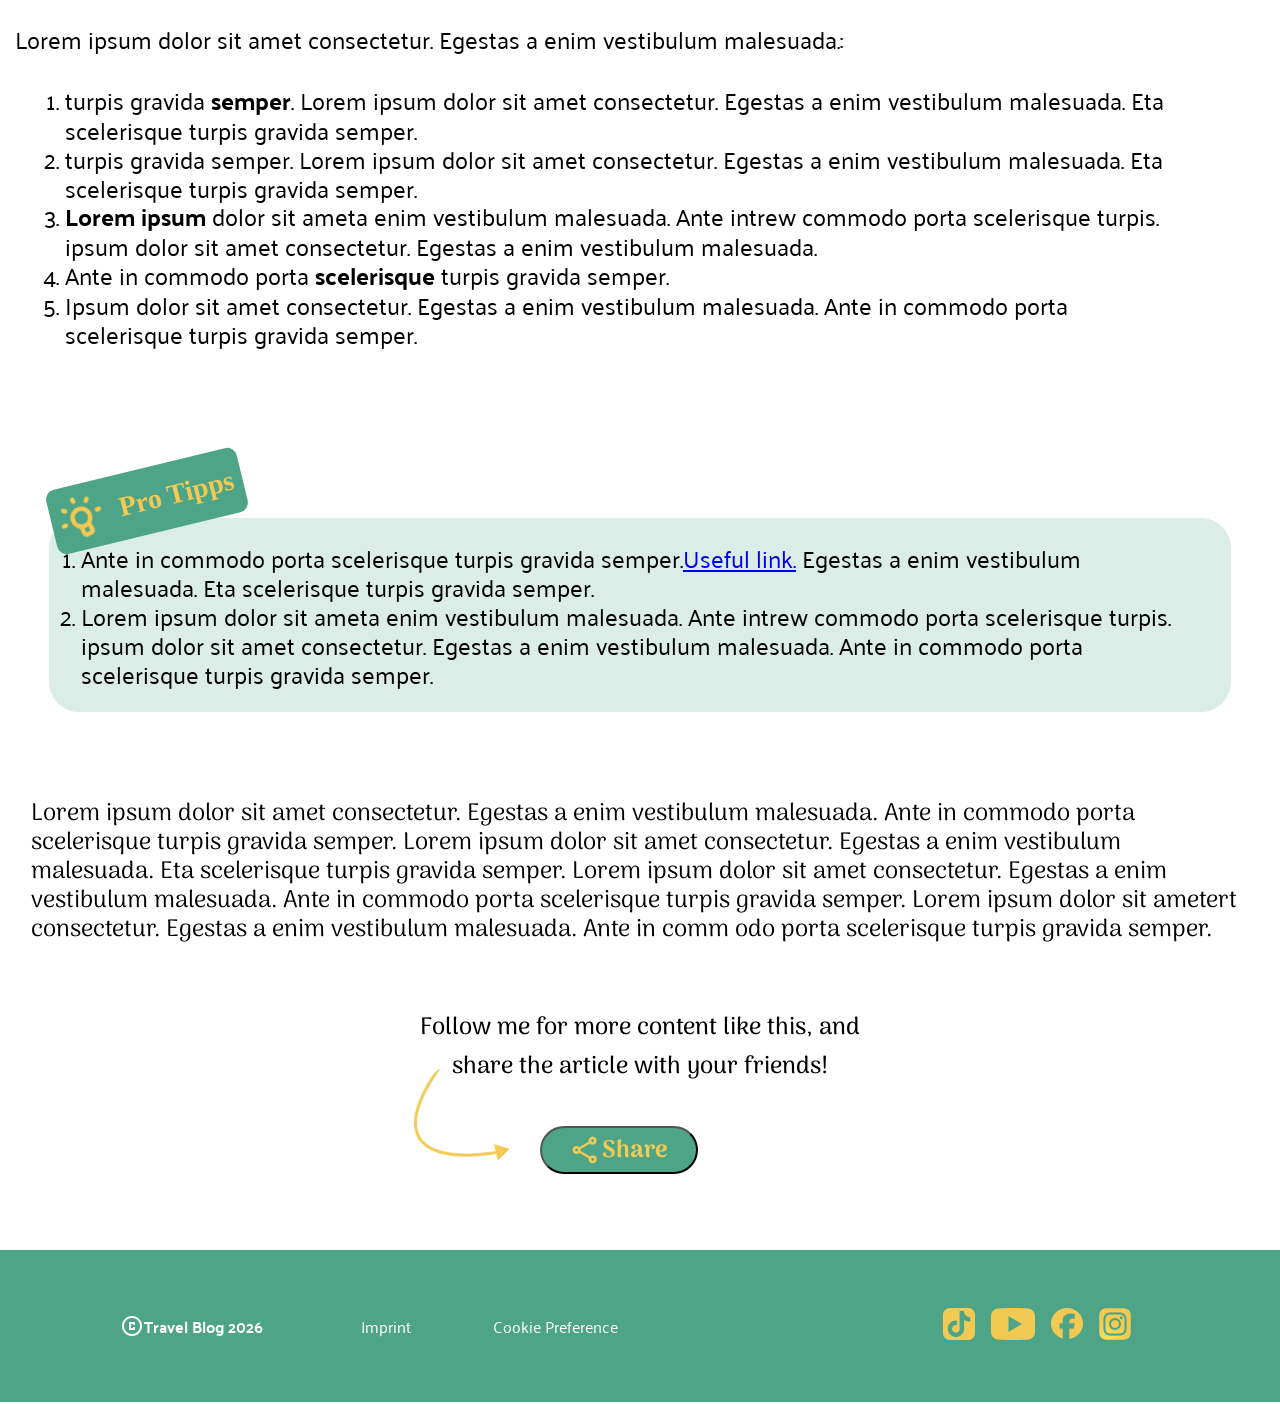
==== commit f8f81e9f: "alle Seiten nach Vorgabe gerändert" ====
--- a/carousel.html
+++ b/carousel.html
@@ -26,20 +26,20 @@
 
   <header id="footer_header-placeholder" class="header2"></header>
 
-  <section class="main-page">
+  <section class="main-page1">
     <section class="headline flex p_80">
       <div>
         <div class="head_text_scandy">
-          <h1 class="first_headline">Where the Ocean Meets Your Soul</h1>
-          <h2 class="underheadline">The World’s Most Breathtaking Beaches</h2>
-          <p class="first_section_text">
+          <h1 class="first_headline p_600_120">Where the Ocean Meets Your Soul</h1>
+          <h2 class="underheadline a_700_100">The World’s Most Breathtaking Beaches</h2>
+          <p class="first_section_text palanquin400">
             From powder-soft white sands to dramatic coastlines kissed by
             turquoise waves, these beaches are more than destinations —
             they’re feelings.
           </p>
         </div>
 
-        <div class="read-counter_video">
+        <div class="read-counter_video p_400">
           <div class="date_time">
             <img id="calender-icon" src="./img/calendar_month.png" alt="colendar icon" />
             <p>26.4.2026</p>
--- a/styles/header_footer.css
+++ b/styles/header_footer.css
@@ -25,8 +25,8 @@
     align-items: center;
     text-align: left;
     padding-top: 28px;
-    padding-left: 12px;
-    max-width: 100vw;
+    padding-left: 120px;
+    width: 100%;
     
 }
 .nav_smal{
@@ -108,6 +108,7 @@
 
 @media screen and (min-width: 4px) and (max-width: 840px) {
     .nav_style{
+        padding-left: 0;
         justify-content: center;
     }
 }
--- a/styles/basic.css
+++ b/styles/basic.css
@@ -4,28 +4,38 @@
   padding: 0;
   scroll-behavior: smooth;
 }
-
+html{
+  interpolate-size: allow-keywords;
+}
 body {
   display: flex;
   justify-content: center;
   align-items: center;
   flex-direction: column;
-  overflow-x: hidden;
-  width: 99%;
+  width: 100%;
   margin: 0;
   padding: 0;
   min-height: 100vh;
 }
 .main-page {
-  scroll-behavior: smooth;
   flex: 1;
-  padding: 0;
   margin-top: 128px;
   align-items: center;
-  width: 99%;
+  width: 100%;
+}
+.main-page1 {
+  flex: 1;
+  margin-top: 128px;
+  align-items: center;
+  width: 100%;
+  padding: 0px 15px;
 }
 .main-a{
   text-decoration: none;
+}
+.faq_main{
+  width: 100%;
+  min-height: 422px;
 }
 .impress {
   margin-top: 192px;
@@ -45,7 +55,7 @@
   width: 740px;
 }
 .main {
-  width: 99%;
+  width: 100%;
   flex-direction: column;
   justify-content: center;
   align-items: center;
@@ -54,14 +64,14 @@
 
 .top {
   display: flex;
-  max-width: 100%;
+  max-width: 1440px;
   position: relative;
   height: 515px;
-  padding: 0px 12px;
-  background-image: url(../img/header_photo.png);
+  padding: 0px 0px;
+  background-image: url(../img/header_photo.jpg);
   background-repeat: no-repeat;
   background-size: cover;
-  background-position: center top;
+  background-position: center;
 }
 .author {
   display: flex;
@@ -97,7 +107,7 @@
   flex-direction: column;
 }
 .read-counter_video {
-  width: 740px;
+  width: 100%;
   display: flex;
   flex-direction: row;
   gap: 16px;
@@ -105,22 +115,25 @@
   margin-bottom: 32px;
 }
 .date_time {
-  width: 320px;
+  width: 460px;
   display: flex;
   gap: 6px;
   align-items: center;
 }
-.date_time p{
-  margin-right: 32px;
+.date_time img{
+  margin-right: 8px;
+}
+.date_time p {
+  margin-right: 4px;
 }
 .read_share {
-  width: 361px;
+  width: 100%;
   display: flex;
   gap: 6px;
   align-items: center;
 }
 .read_share p{
-  margin-right: 32px;
+  margin-right: 8px;
 }
 .video_info {
   max-width: 272px;
@@ -236,9 +249,8 @@
 .info {
   position: relative;
   top: 0;
-  max-width: 833px;
+  max-width: 881px;
   margin: 54px 38px;
-  min-height: 219px;
   object-fit: cover;
   text-align: left;
   align-items: center;
@@ -249,7 +261,6 @@
 .info h2 {
   display: flex;
   max-width: 80%;
-  padding: 8px 24px;
   color: white;
   font-size: 48px;
   margin-right: 40px;
@@ -257,12 +268,12 @@
 }
 .info h3 {
   max-width: 820px;
-  padding: 0px 24px;
   color: white;
   font-size: 28px;
   line-height: 1;
 }
 .header1 {
+  display: flex;
   background-color: #4ea487;
   justify-content: space-between;
   align-items: center;
@@ -271,9 +282,9 @@
   left: 0;
   right: 0;
   padding: 0;
-  max-width: 100dvw;
+  max-width: 100%;
   height: 128px;
-  z-index: 1000;
+  z-index: 5;
 }
 .header2 {
   position: fixed;
@@ -282,9 +293,9 @@
   right: 0;
   background-color: #f1c953;
   height: 88px;
-  max-width: 100dvw;
+  max-width: 100%;
   padding: 0;
-  z-index: 1000;
+  z-index: 50;
   border-bottom-left-radius: 12px;
 }
 footer {
@@ -294,7 +305,7 @@
   background-color: #4ea487;
   color: white;
   font-size: 16px;
-  width: 100dvw;
+  width: 100%;
   height: 152px;
   
   bottom: 0;
@@ -302,7 +313,7 @@
   right: 0;
 }
 #footer-placeholder {
-  max-width: 100dvw;
+  max-width: 100%;
 }
 .text_center {
   margin-left: 40px;
@@ -315,13 +326,17 @@
 .index_img {
   height: 48px;
   width: 48px;
+  padding-right: 8px;
 }
 .text_zentriert {
   display: flex;
   text-align: center;
   justify-content: center;
   align-items: center;
-  max-width: 99%;
+  max-width: 100%;
+}
+.ul_wh{
+  width: 100%;
 }
 .zentriert_text {
   display: flex;
@@ -395,7 +410,7 @@
   margin-top: 64px;
 }
 .form_u {
-  padding: 0px 16px;
+  padding: 0px;
   margin-bottom: 120px;
 }
 .form-h {
@@ -430,7 +445,6 @@
   width: 48%;
 }
 .mrg_top {
-  padding: 0 16px;
   margin-top: 64px;
   margin-bottom: 64px;
 }
@@ -451,17 +465,17 @@
 }
 .follow_contant {
   display: flex;
-  width: 493px;
+  /* width: 100%; */
   height: 154px;
   position: relative;
   text-align: center;
   justify-content: center;
 }
 .follow_inf {
-  width: 463px;
+  /* width: 463px; */
   height: 58px;
   align-items: center;
-  padding: 0 12px;
+  /* padding: 0 12px; */
 }
 .follow_inf h4 {
   font-size: 24px;
@@ -471,7 +485,7 @@
   height: 65px;
   z-index: 1;
   position: absolute;
-  left: 0px;
+  left: -20px;
   bottom: 0px;
   rotate: -135deg;
 }
@@ -505,12 +519,10 @@
 .p_80{
     padding-top: 80px;
 }
-.m_64{
-  margin-top: 64px;
-}
+
 @media screen and (min-width: 1440px) {
   .main-page {
-    padding: 0px max( calc(50% - 720px));  
+    padding: 0px max(0px, calc(50% - 720px));  
   }
   .impress {
     padding: 0px max(12px, calc(50% - 720px));
@@ -533,6 +545,9 @@
   .crs_1{
     padding: 0px max(calc(50% - 720px));
   }
+  .first_2{
+    display: none;
+  }
 }
 @media screen and (min-width: 1280px) {
   .header2 {
@@ -543,10 +558,6 @@
   }
 }
 @media screen and (min-width: 841px) and (max-width: 1280px) {
-  .main-page {
-    padding: 8px 0px;
-    width: 99dvw;
-  }
   .main {
     padding: 0px 30px;
   }
@@ -556,10 +567,13 @@
   .crs_1{
     padding: 0px max(calc(50% - 720px));
   }
-}
-@media screen and (min-width: 484px) and (max-width: 767px) {
-  .info {
-    margin: 54px 20px;
+  .first_2{
+    display: none;
+  }
+}
+@media screen and (min-width: 841px) and (max-width: 1135px) {
+  .date_time p {
+    margin-right: 0;
   }
 }
 @media screen and (min-width: 841px) and (max-width: 1075px){
@@ -587,15 +601,18 @@
   .description_content {
     padding: 8px 16px;
   }
+ 
 }
 @media screen and (min-width: 4px) and (max-width: 840px) {
-  .main-page {
-    padding: 8px 0px;
-    width: 99dvw;
-  }
+
   .main {
-    padding: 0px 16px;
-  }
+    width: 100%; 
+    padding: 0px 20px;
+  }
+  .info {
+    margin: 54px 16px;
+    padding: 16px 10px;
+  }  
   .top {
     padding: 0;
   }
@@ -652,6 +669,8 @@
     width: 50px;
     height: 30.5px;
     rotate: -100.35deg;
+      left: -10px;
+    bottom: 45px;
   }
   .tipps-container {
     font-size: 16px;
@@ -660,15 +679,35 @@
     font-size: 16px;
     padding: 8px 16px;
   }
+  .description_content ol{
+    margin: 0px 16px;
+  }
   .video_content{
-    padding: 24px 0px;
+    padding-top: 24px;
+    padding-bottom: 8px;
   }
     .scandy_tour{
-    padding-bottom: 24px;
+      padding-top: 24px;
+      padding-bottom: 24px;
+      font-size: 16px;
+  }
+  .date_time p{
+    margin-right: 6px;
+  }
+  .read_share p {
+    margin-right: 6px;
   }
   .video_img {
     height: 192px;
+    width: 100%;
     background-size: contain;
+    margin-top: 8px;
+  }
+  .tipps-container{
+    padding-top: 40px;
+  }
+  .desc_cont{
+    padding-bottom: 24px;
   }
   .video_2 p{
     font-size: 16px;
@@ -699,26 +738,24 @@
     font-size: 18px;
   }
   .btn-cont {
-    left: 180px;
-  }
-  .follow_img {
     left: 60px;
-    bottom: 40px;
+    bottom: 5px;
   }
   .read-counter_video {
     flex-direction: column;
+    margin-top: 0px;
   }
   .date_time{
     margin-bottom: 8px;
   }
   .m_64{
-    margin-top: 24px;
+    margin-top: 0px;
+  }
+  .first_1{
+    display: none;
   }
 }
 @media screen and (min-width: 4px) and (max-width: 479px) {
-  .main-page {
-    width: 99dvw;
-  }
   #faq {
     width: 95%;
   }
--- a/styles/style.css
+++ b/styles/style.css
@@ -60,10 +60,21 @@
   font-family: 'Palanquin';
   font-weight: 700;
 }
-
+.a_700_100{
+  font-family: 'Arima';
+  font-weight: 700;
+  line-height: 100%;
+  padding-bottom: 16px;
+}
 .palanquin600{
   font-family: 'Palanquin';
   font-weight: 600;
+}
+.p_600_120{
+  font-family: 'Palanquin';
+  font-weight: 600;
+  line-height: 120%;
+  padding-bottom: 16px;
 }
 .p_400{
   font-family: 'Palanquin';
@@ -88,7 +99,8 @@
 }
 details{
   color: #54370d;
-
+  width: 100%;
+  
 }
 .contact_a{
   color: #4ea487;
@@ -99,43 +111,62 @@
   list-style: none; 
   display: flex;
   justify-content: space-between; 
-  align-items: center;
-  text-align: center;
+  align-items: end;
+  text-align: left;
   cursor: pointer;
-  width: 95%;
+  width: 100%;
   min-height: 56px;
   border-top-right-radius: 12px;
   border-top-left-radius: 12px;
+  border-bottom-left-radius: 12px;
+  border-bottom-right-radius: 12px;
   background-color: #f1c953;
-  padding: 16px 14px;
+  padding: 10px;
   margin-top: 16px;
   border: 5px solid #f1c953;
-}
-.faq-cont{
-  display: grid;
-  grid-template-rows: 0fr;
-  transition: grid-template-rows 0.8s ease-out;
+  line-height: 120%;
+}
+
+details::details-content {
+  transition: height 1000ms ease-out, content-visibility 600ms ease allow-discrete;
+  height: 0;  
   overflow: hidden;
 }
-details[open] .details-content {
-  grid-template-rows: 1fr;
-}
+
+details[open]::details-content {
+  height: 80px;
+}
+
 details p{
-  width: 95%;
+  width: 100%;
   border: 20px solid #f1c953;
   border-bottom-left-radius: 12px;
   border-bottom-right-radius: 12px;
+  font-size: 16px;
+  padding: 4px 16px;
+  text-align: left;
+  line-height: 120%;
+  
 }
 summary::after {
   margin-right: 30px;
   content: '>'; 
-  font-size: 24px;
-  font-weight: 700;
+  font-size: 48px;
+  font-weight: 900;
+  transform: rotate(90deg);
   transition: transform 0.8s;
 
+}
+.faq_font{
+  font-size: 24px;
+  margin-right: 16px;
 }
 details[open] summary::after {
   transform: rotate(-90deg);
+}
+details[open] summary {
+  border-bottom-left-radius: 0px;
+  border-bottom-right-radius: 0px;
 }
 #calender-icon{
   width: 16px;
@@ -158,6 +189,7 @@
 }
 .video_1{
   margin: 88px 0px;
+  width: 100%;
 }
 .video_2{  
   display: flex;
@@ -168,11 +200,20 @@
   width: 100%;
 }
 .video_4{
-  margin: 33.5px;
+  margin: 16px 0;
 }
 .graph_1{
   width: 100%;
 }
+.m_128_t{
+  margin-top: 128px;
+}
+@starting-style{
+  details[open] p{
+    opacity: 0;
+  }
+}
+
 @media screen and (min-width: 1280px) and (max-width: 30000px){
 
 }
@@ -198,7 +239,8 @@
 
 }
 summary::after{
-  font-size: 16px;
+  font-size: 24px;
+  font-weight: 900;
 }
 details[open] p{
   font-size: 16px;
@@ -215,6 +257,9 @@
 .font_h1{
   font-size: 40px;
 }
+details[open]::details-content {
+  height: 130px;
+}
 }
 @media screen and (min-width: 4px) and (max-width: 483px){
 .faq_font{
@@ -222,7 +267,8 @@
 
 }
 summary::after{
-  font-size: 16px;
+  font-size: 24px;
+  font-weight: 900;
 }
 details[open] p{
   font-size: 16px;
@@ -236,4 +282,10 @@
 .font_h1{
   font-size: 40px;
 }
+details[open]::details-content {
+  height: 239px;
+}
+  .video_2{
+    padding-bottom: 24px;
+  }
 }
--- a/styles/carousel.css
+++ b/styles/carousel.css
@@ -133,6 +133,14 @@
 
 @media screen and (min-width: 500px) and (max-width: 900px) {
 
+
+
+    .p_80 {
+    padding-top: 35px;
+  }
+  .video_info {
+    margin-bottom: 35px; 
+  }
   .photo-container {
     display: none;
   }
@@ -255,6 +263,14 @@
 }
 
 @media screen and (min-width: 374px) and (max-width: 500px) {
+  
+  .p_80 {
+    padding-top: 24px;
+  }
+  .video_info {
+    margin-bottom: 24px; 
+  }
+
   .photo-container {
     display: none;
   }
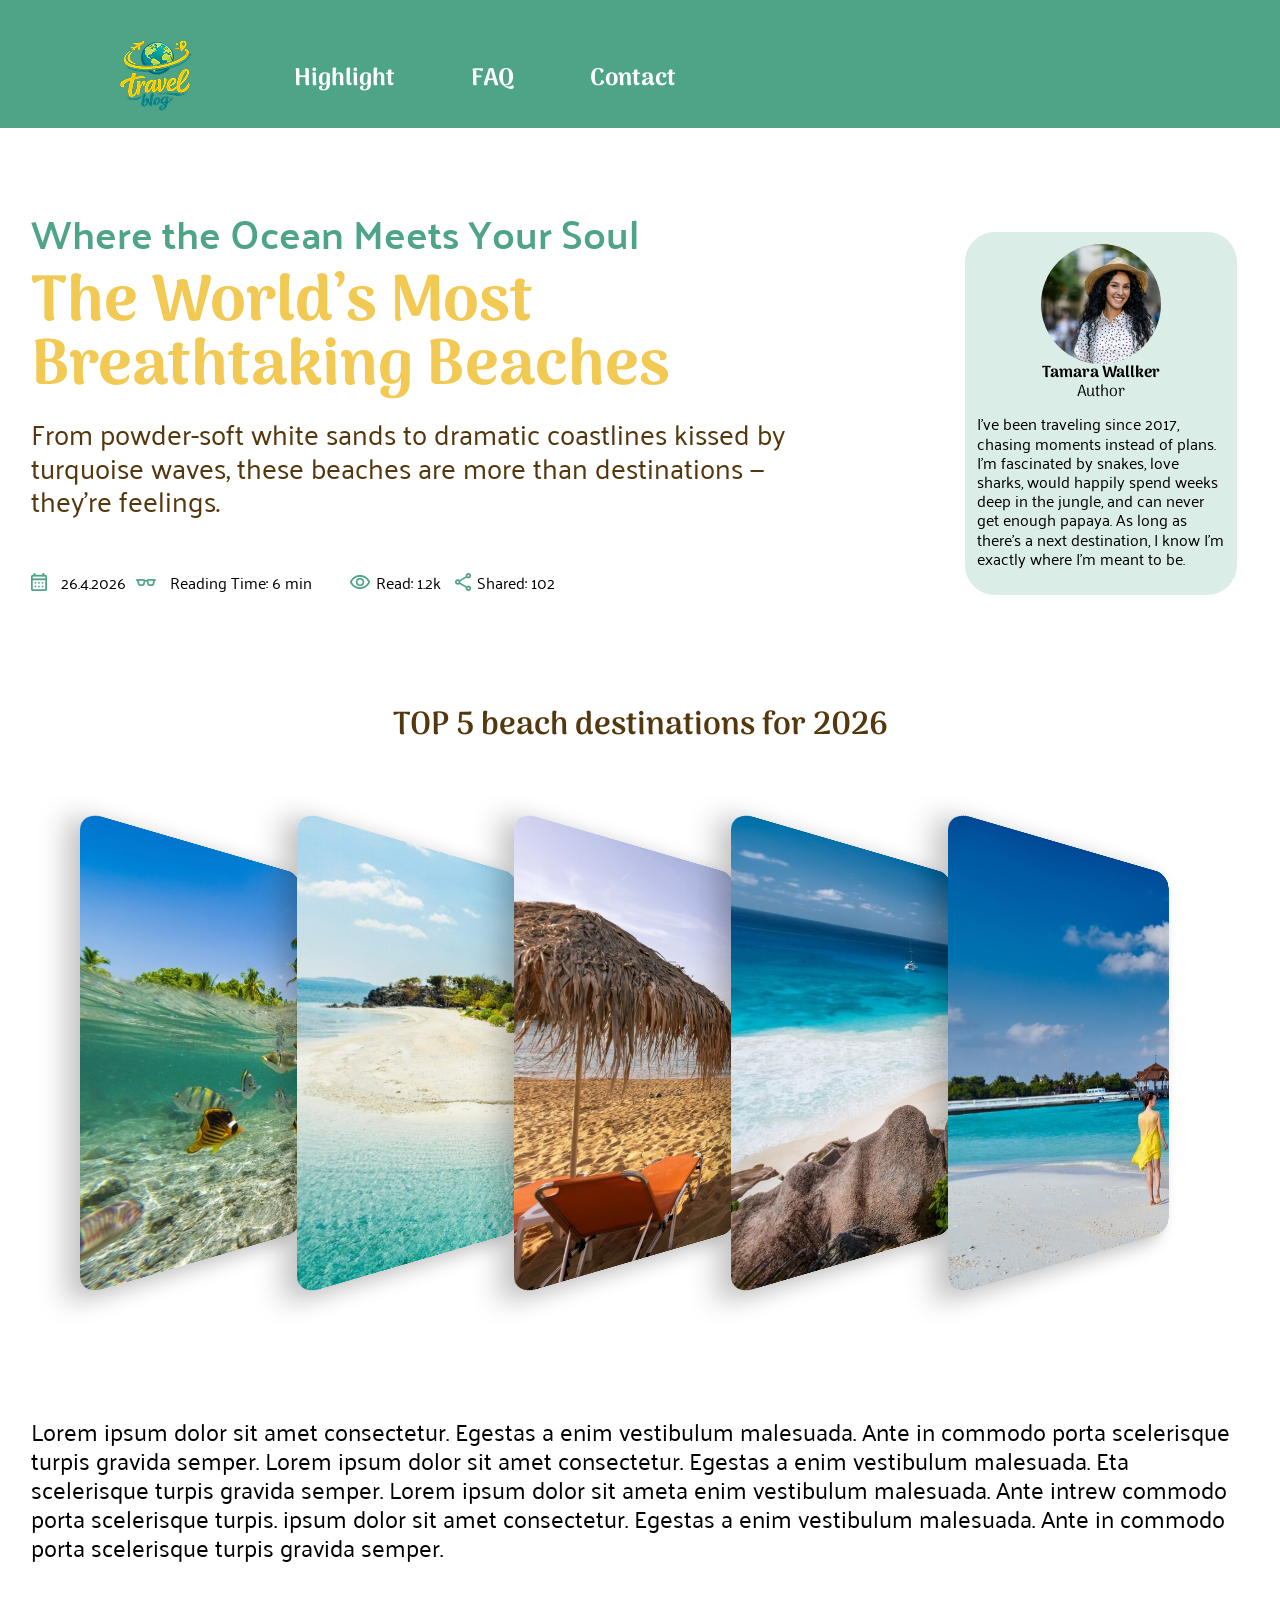
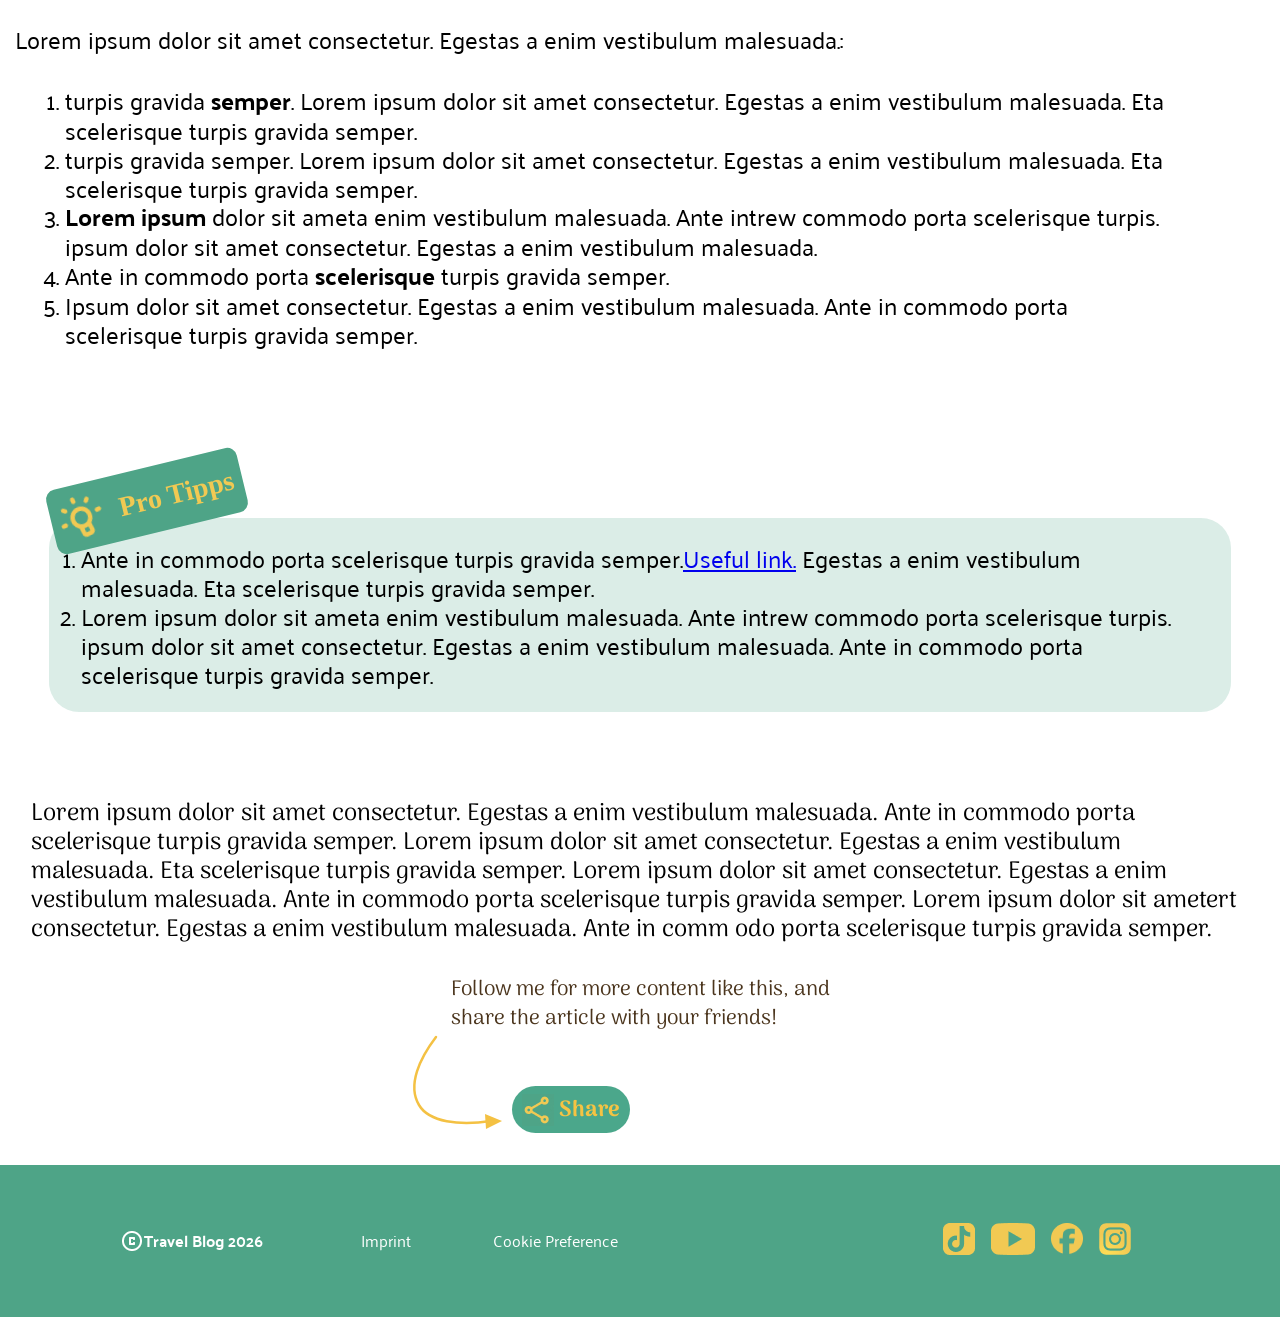
==== commit ecdb3c68: "share button done" ====
--- a/carousel.html
+++ b/carousel.html
@@ -193,27 +193,61 @@
       consectetur. Egestas a enim vestibulum malesuada. Ante in comm odo porta
       scelerisque turpis gravida semper.
     </p>
-    <section class="follow_me">
-      <div class="follow_contant">
-        <div class="follow_inf">
-          <h4 class="arima500">
-            Follow me for more content like this, and<br />
-            share the article with your friends!
-          </h4>
-
-          <div class="follow_btn_cont">
-            <div class="follow_img">
-              <img src="./img/vektor2.svg" alt="Follow" />
+      <section class="follow_me">
+        <p class="share-text">
+          Follow me for more content like this, and<br />
+          share the article with your friends!
+        </p>
+
+       
+        <input type="checkbox" id="share-toggle" class="share-toggle" />
+
+        <div class="share-row">
+       
+          <svg class="share-arrow" viewBox="0 0 110 100">
+            <path
+              d="M34 4 C18 25, 5 52, 17 72 C27 89, 57 93, 89 88"
+              fill="none"
+              stroke="#F4C143"
+              stroke-width="2.5"
+              stroke-linecap="round"
+            />
+
+            <path d="M83 81 L100 88 L84 96" fill="#F4C143" />
+          </svg>
+
+          
+          <label for="share-toggle" class="follow_btn arima700">
+            <img
+              class="Share-icon1"
+              src="./img/Frame438.jpg"
+              alt="Share"
+            />Share
+          </label>
+
+         
+          <div class="share-options">
+            
+            <div class="share-icon">
+              <span class="node node-1"></span>
+              <span class="node node-2"></span>
+              <span class="node node-3"></span>
+
+              <span class="line line-1"></span>
+              <span class="line line-2"></span>
             </div>
-            <div class="btn-cont">
-              <button class="follow_btn arima700">
-                <img src="./img/Frame438.jpg" alt="Share" />Share
-              </button>
+
+            
+            <div class="share-links">
+              <a href="https://de.linkedin.com/"target="_blank" rel="noopener noreferrer">LinkedIn</a>
+              <a href="https://wa.me/" target="_blank" rel="noopener noreferrer">
+                WhatsApp
+              </a>
             </div>
           </div>
         </div>
-      </div>
-    </section>
+      </section>
+ 
   </section>
 
 </body>
--- a/styles/basic.css
+++ b/styles/basic.css
@@ -449,66 +449,185 @@
   margin-bottom: 64px;
 }
 
-.btn {
-  height: 48px;
-  width: 140px;
-  background-color: white;
-  border-width: 1px;
-  border-radius: 40px;
+.follow_me
+  {
+    display: flex;
+    flex-direction: column;
+    align-items: center;
+    justify-content: center;
+    margin-top: 32px;
+    margin-bottom: 32px;
+  }
+
+
+.share-text {
+  margin: 0;
+  color: #4b351d;
+  font-family: "Arima", serif;
+  font-size: 21px;
+  line-height: 1.35;
+      display: flex;
+    align-content: center;
+    flex-direction: column;
+    justify-content: flex-end;
+    align-items: center;
+}
+
+
+/* Checkbox unsichtbar */
+.share-toggle {
+  display: none;
+}
+
+.share-row {
+  position: relative;
+  width: 477px;
+  display: flex;
+  align-items: flex-end;
+  justify-content: flex-start;
+  z-index: 2;
+}
+
+/* Pfeil*/
+
+.share-arrow {
+  position: relative;
+  left: 0;
+  top: 0;
+  width: 110px;
+  height: 100px;
+}
+
+/*Share Button*/
+
+.follow_btn {
+  position: relative;
+  z-index: 2;
+  width: 118px;
+  height: 47px;
+  border: none;
+  border-radius: 30px;
+  background: #4ba78b;
+  color: #f5c343;
+  font-family: "Arima", serif;
+  font-size: 22px;
+  font-weight: 700;
+  display: flex;
+  align-items: center;
+  justify-content: center;
+  gap: 5px;
+  cursor: pointer;
+  box-sizing: border-box;
+}
+
+.share-symbol {
   font-size: 24px;
 }
-.follow_me {
-  display: flex;
-  justify-content: center;
-  margin-top: 64px;
-  margin-bottom: 88px;
-}
-.follow_contant {
-  display: flex;
-  /* width: 100%; */
-  height: 154px;
-  position: relative;
-  text-align: center;
-  justify-content: center;
-}
-.follow_inf {
-  /* width: 463px; */
-  height: 58px;
-  align-items: center;
-  /* padding: 0 12px; */
-}
-.follow_inf h4 {
-  font-size: 24px;
-}
-.follow_img {
-  width: 107px;
-  height: 65px;
-  z-index: 1;
+
+
+
+.share-options {
+  display: none;
+
+  align-items: center;
+
+  margin-left: 10px;
+}
+
+/*
+Wenn Share angeklickt wurde: Checkbox = checked  => share-options wird sichtbar
+*/
+.share-toggle:checked + .share-row .share-options {
+    display: flex;
+
+}
+
+.share-toggle:checked + .share-row .Share-icon1 {
+    display: none;
+}
+/* Share Icon */
+
+.share-icon {
+  position: relative;
+
+  width: 29px;
+  height: 35px;
+
+  margin-right: 8px;
+ 
+}
+
+.node {
   position: absolute;
-  left: -20px;
-  bottom: 0px;
-  rotate: -135deg;
-}
-.btn-cont {
+
+  width: 7px;
+  height: 7px;
+  border: 3px solid #4ba78b;
+  border-radius: 50%;
+
+  box-sizing: border-box;
+}
+
+.node-1 {
+  left: 0;
+  top: 14px;
+  font-weight: bold;
+}
+
+.node-2 {
+  right: 0;
+  top: 3px;
+}
+
+.node-3 {
+  right: 0;
+  bottom: 3px;
+}
+
+/* Verbindungslinien */
+
+.line {
   position: absolute;
-  left: 120px;
-  bottom: -12px;
-}
-.follow_btn {
-  width: 158px;
-  height: 48px;
-  border-radius: 40px;
-  background-color: #4ea487;
-  position: relative;
-  display: flex;
-  justify-content: center;
-  align-items: center;
-  color: #f1c953;
-  font-size: 24px;
-}
-.follow_btn img {
-  height: 32px;
-  height: 32px;
+
+  left: 5px;
+
+  width: 19px;
+  height: 2px;
+
+  background: #4ba78b;
+
+  transform-origin: left center;
+}
+
+.line-1 {
+  top: 15px;
+  transform: rotate(-27deg);
+}
+
+.line-2 {
+  top: 19px;
+  transform: rotate(27deg);
+}
+
+/* LinkedIn / WhatsApp*/
+
+.share-links {
+  display: flex;
+  flex-direction: column;
+  align-items: flex-start;
+
+  gap: 5px;
+}
+
+.share-links a {
+  color: #409b82;
+
+  font-family: "Arima", serif;
+  font-size: 18px;
+  line-height: 1.2;
+  font-weight: 600;
+
+  text-decoration: underline;
 }
 .crs_1{
   flex-direction: column;
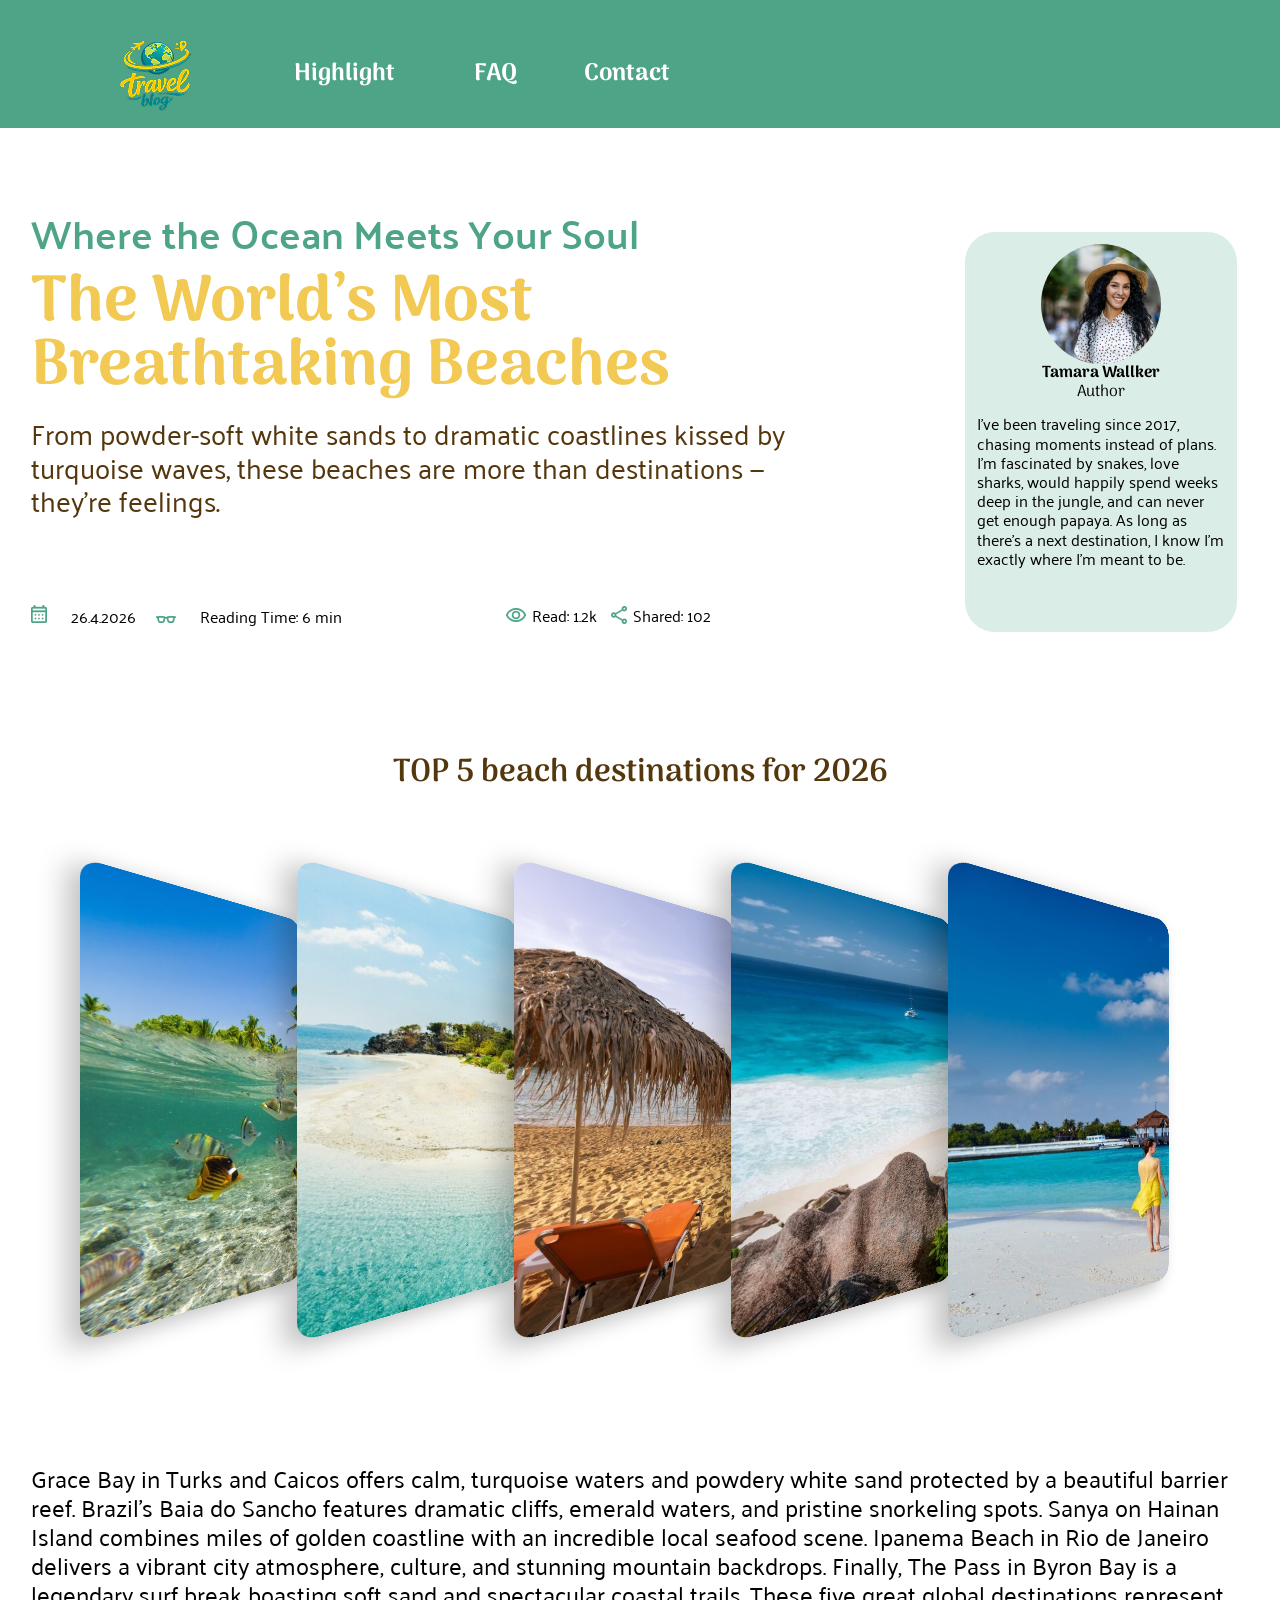
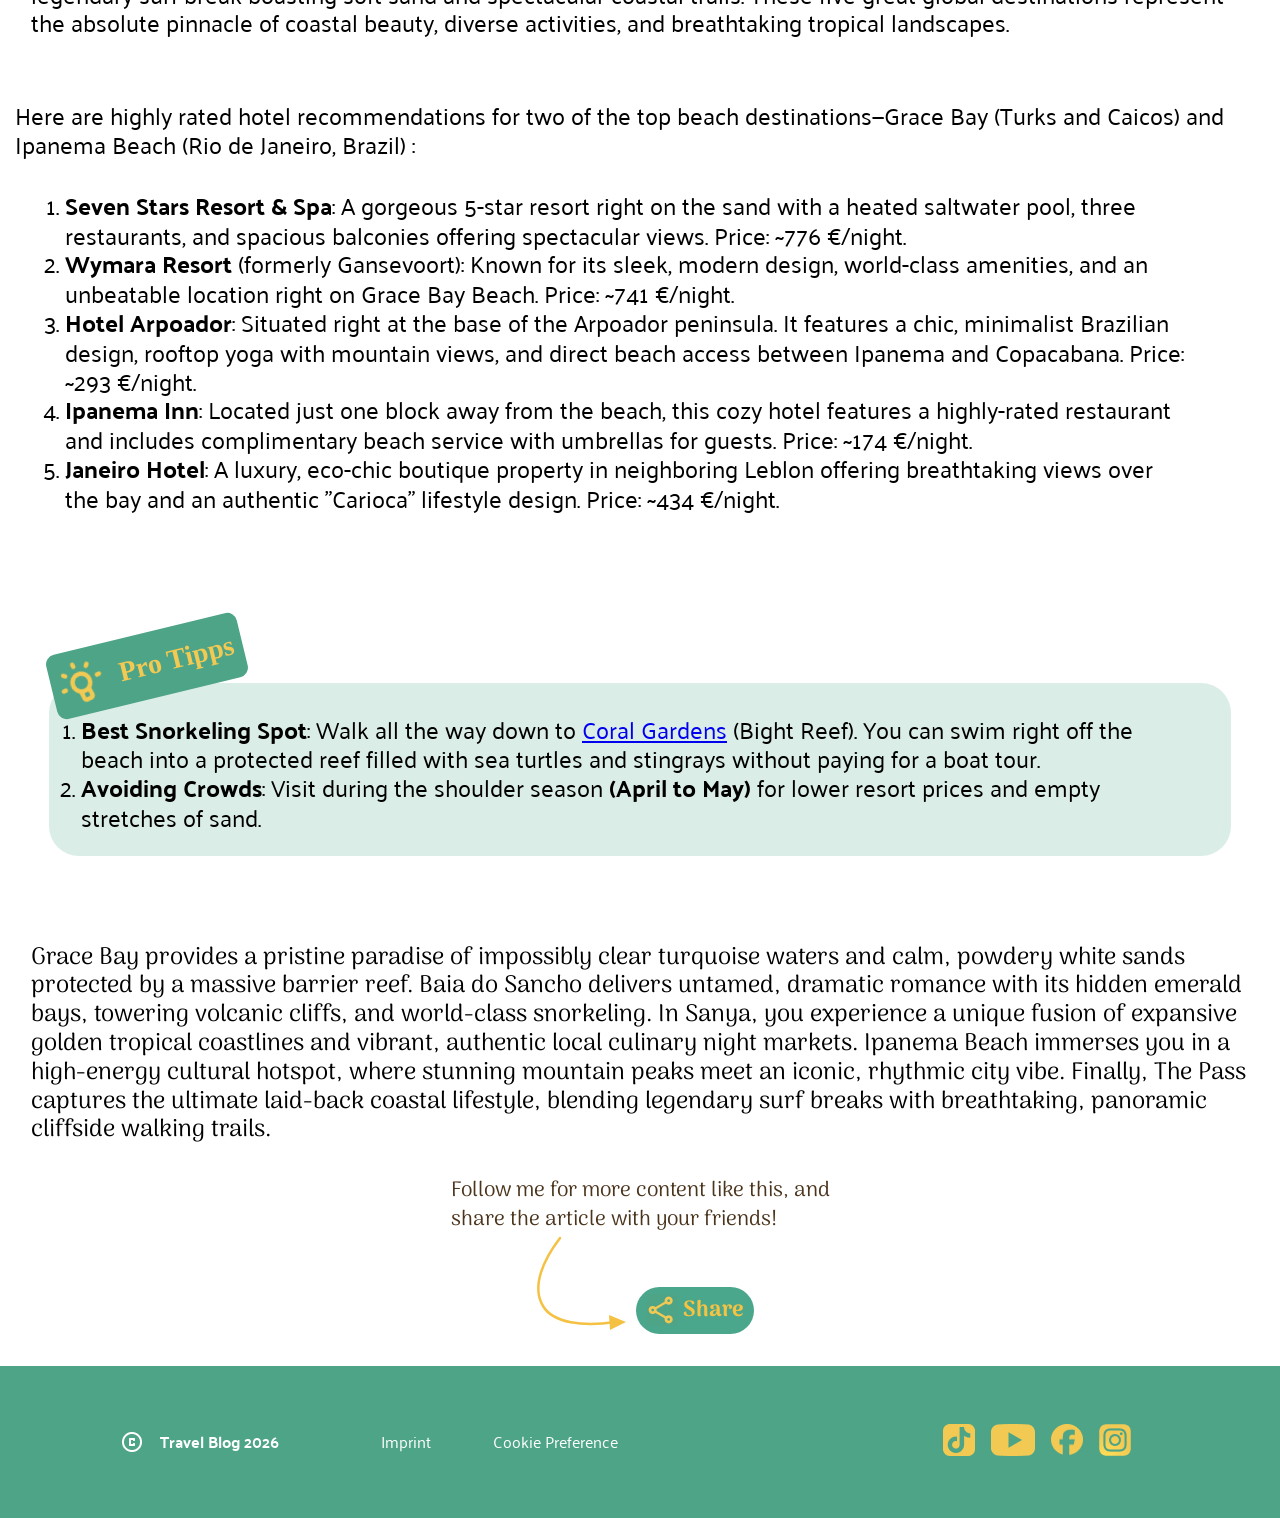
==== commit 4346d5aa: "text carousel geaendert" ====
--- a/carousel.html
+++ b/carousel.html
@@ -102,54 +102,54 @@
     </section>
     <section class="video_content p_80">
       <p class="scandy_tour palanquin400">
-        Lorem ipsum dolor sit amet consectetur. Egestas a enim vestibulum
-        malesuada. Ante in commodo porta scelerisque turpis gravida semper.
-        Lorem ipsum dolor sit amet consectetur. Egestas a enim vestibulum
-        malesuada. Eta scelerisque turpis gravida semper. Lorem ipsum dolor
-        sit ameta enim vestibulum malesuada. Ante intrew commodo porta
-        scelerisque turpis. ipsum dolor sit amet consectetur. Egestas a enim
-        vestibulum malesuada. Ante in commodo porta scelerisque turpis gravida
-        semper.
+        Grace Bay in Turks and Caicos offers calm, turquoise waters and powdery white sand protected by a beautiful
+        barrier reef. Brazil’s Baia do Sancho features dramatic cliffs, emerald waters, and pristine snorkeling spots.
+        Sanya on Hainan Island combines miles of golden coastline with an incredible local seafood scene. Ipanema Beach
+        in Rio de Janeiro delivers a vibrant city atmosphere, culture, and stunning mountain backdrops. Finally, The
+        Pass in Byron Bay is a legendary surf break boasting soft sand and spectacular coastal trails. These five great
+        global destinations represent the absolute pinnacle of coastal beauty, diverse activities, and breathtaking
+        tropical landscapes.
       </p>
     </section>
     <section class="description_content palanquin400 flex crs_1 m_64">
       <div class="left_max">
         <p>
-          Lorem ipsum dolor sit amet consectetur. Egestas a enim vestibulum
-          malesuada.:
+          Here are highly rated hotel recommendations for two of the top beach destinations—Grace Bay (Turks and Caicos)
+          and Ipanema Beach (Rio de Janeiro, Brazil) :
         </p>
       </div>
       <div class="desc_cont">
         <ol>
           <li>
-            turpis gravida <strong class="palanquin700">semper</strong>. Lorem
-            ipsum dolor sit amet consectetur. Egestas a enim vestibulum
-            malesuada. Eta scelerisque turpis gravida semper.
-          </li>
-
-          <li>
-            turpis gravida semper. Lorem ipsum dolor sit amet consectetur.
-            Egestas a enim vestibulum malesuada. Eta scelerisque turpis
-            gravida semper.
-          </li>
-
-          <li>
-            <strong class="palanquin700">Lorem ipsum</strong> dolor sit ameta
-            enim vestibulum malesuada. Ante intrew commodo porta scelerisque
-            turpis. ipsum dolor sit amet consectetur. Egestas a enim
-            vestibulum malesuada.
-          </li>
-
-          <li>
-            Ante in commodo porta
-            <strong class="palanquin700">scelerisque</strong> turpis gravida
-            semper.
-          </li>
-
-          <li>
-            Ipsum dolor sit amet consectetur. Egestas a enim vestibulum
-            malesuada. Ante in commodo porta scelerisque turpis gravida
-            semper.
+            <strong class="palanquin700">Seven Stars Resort & Spa</strong>: A gorgeous 5-star resort right on
+            the sand with a heated saltwater pool, three
+            restaurants, and spacious balconies offering spectacular views. Price: ~776 €/night.
+          </li>
+
+          <li>
+            <strong class="palanquin700">Wymara Resort</strong> (formerly Gansevoort): Known for its sleek, modern
+            design, world-class amenities, and an
+            unbeatable location right on Grace Bay Beach. Price: ~741 €/night.
+          </li>
+
+          <li>
+            <strong class="palanquin700">Hotel Arpoador</strong>: Situated right at the base of the Arpoador peninsula.
+            It features a chic, minimalist
+            Brazilian design, rooftop yoga with mountain views, and direct beach access between Ipanema and Copacabana.
+            Price: ~293 €/night.
+          </li>
+
+          <li>
+            <strong class="palanquin700">Ipanema Inn</strong>: Located just one block away from the beach, this cozy
+            hotel features a highly-rated restaurant and includes complimentary beach service with umbrellas for guests.
+            Price: ~174 €/night.
+
+          </li>
+
+          <li>
+            <strong class="palanquin700">Janeiro Hotel</strong>: A luxury, eco-chic boutique property in neighboring
+            Leblon offering breathtaking views over the bay and an authentic "Carioca" lifestyle design. Price: ~434
+            €/night.
           </li>
           </ul>
       </div>
@@ -164,19 +164,18 @@
           <ol>
             <li>
               <span>
-                Ante in commodo porta scelerisque turpis gravida semper.<a
-                  href="https://search.brave.com/search?q=google+pro+tips+about+carousel&spellcheck=0&source=alteredQuery&summary=1&conversation=09064c82be8e50caa06547c06c1660284c4f">Useful
-                  link.</a>
-                Egestas a enim vestibulum malesuada. Eta scelerisque turpis
-                gravida semper.
+                <strong class="palanquin700">Best Snorkeling Spot</strong>: Walk all the way down to <a
+                  href="https://www.coralgardens.com/" target="_blank">Coral Gardens</a>
+                (Bight Reef). You can swim right off the
+                beach into a protected reef filled with sea turtles and stingrays without paying for a boat tour.
+
               </span>
             </li>
             <li>
               <span>
-                Lorem ipsum dolor sit ameta enim vestibulum malesuada. Ante
-                intrew commodo porta scelerisque turpis. ipsum dolor sit amet
-                consectetur. Egestas a enim vestibulum malesuada. Ante in
-                commodo porta scelerisque turpis gravida semper.
+                <strong class="palanquin700">Avoiding Crowds</strong>: Visit during the shoulder season <strong
+                  class="palanquin700">(April to May)</strong> for lower resort prices and empty
+                stretches of sand.
               </span>
             </li>
           </ol>
@@ -184,70 +183,60 @@
       </div>
     </section>
     <p class="scandy_tour arima400 m_64">
-      Lorem ipsum dolor sit amet consectetur. Egestas a enim vestibulum
-      malesuada. Ante in commodo porta scelerisque turpis gravida semper.
-      Lorem ipsum dolor sit amet consectetur. Egestas a enim vestibulum
-      malesuada. Eta scelerisque turpis gravida semper. Lorem ipsum dolor sit
-      amet consectetur. Egestas a enim vestibulum malesuada. Ante in commodo
-      porta scelerisque turpis gravida semper. Lorem ipsum dolor sit ametert
-      consectetur. Egestas a enim vestibulum malesuada. Ante in comm odo porta
-      scelerisque turpis gravida semper.
+      Grace Bay provides a pristine paradise of impossibly clear turquoise waters and calm, powdery white sands
+      protected by a massive barrier reef. Baia do Sancho delivers untamed, dramatic romance with its hidden emerald
+      bays, towering volcanic cliffs, and world-class snorkeling. In Sanya, you experience a unique fusion of expansive
+      golden tropical coastlines and vibrant, authentic local culinary night markets. Ipanema Beach immerses you in a
+      high-energy cultural hotspot, where stunning mountain peaks meet an iconic, rhythmic city vibe. Finally, The Pass
+      captures the ultimate laid-back coastal lifestyle, blending legendary surf breaks with breathtaking, panoramic
+      cliffside walking trails.
     </p>
-      <section class="follow_me">
-        <p class="share-text">
-          Follow me for more content like this, and<br />
-          share the article with your friends!
-        </p>
-
-       
-        <input type="checkbox" id="share-toggle" class="share-toggle" />
-
-        <div class="share-row">
-       
-          <svg class="share-arrow" viewBox="0 0 110 100">
-            <path
-              d="M34 4 C18 25, 5 52, 17 72 C27 89, 57 93, 89 88"
-              fill="none"
-              stroke="#F4C143"
-              stroke-width="2.5"
-              stroke-linecap="round"
-            />
-
-            <path d="M83 81 L100 88 L84 96" fill="#F4C143" />
-          </svg>
-
-          
-          <label for="share-toggle" class="follow_btn arima700">
-            <img
-              class="Share-icon1"
-              src="./img/Frame438.jpg"
-              alt="Share"
-            />Share
-          </label>
-
-         
-          <div class="share-options">
-            
-            <div class="share-icon">
-              <span class="node node-1"></span>
-              <span class="node node-2"></span>
-              <span class="node node-3"></span>
-
-              <span class="line line-1"></span>
-              <span class="line line-2"></span>
-            </div>
-
-            
-            <div class="share-links">
-              <a href="https://de.linkedin.com/"target="_blank" rel="noopener noreferrer">LinkedIn</a>
-              <a href="https://wa.me/" target="_blank" rel="noopener noreferrer">
-                WhatsApp
-              </a>
-            </div>
-          </div>
-        </div>
-      </section>
- 
+    <section class="follow_me">
+      <p class="share-text">
+        Follow me for more content like this, and<br />
+        share the article with your friends!
+      </p>
+
+
+      <input type="checkbox" id="share-toggle" class="share-toggle" />
+
+      <div class="share-row">
+
+        <svg class="share-arrow" viewBox="0 0 110 100">
+          <path d="M34 4 C18 25, 5 52, 17 72 C27 89, 57 93, 89 88" fill="none" stroke="#F4C143" stroke-width="2.5"
+            stroke-linecap="round" />
+
+          <path d="M83 81 L100 88 L84 96" fill="#F4C143" />
+        </svg>
+
+
+        <label for="share-toggle" class="follow_btn arima700">
+          <img class="Share-icon1" src="./img/Frame438.jpg" alt="Share" />Share
+        </label>
+
+
+        <div class="share-options">
+
+          <div class="share-icon">
+            <span class="node node-1"></span>
+            <span class="node node-2"></span>
+            <span class="node node-3"></span>
+
+            <span class="line line-1"></span>
+            <span class="line line-2"></span>
+          </div>
+
+
+          <div class="share-links">
+            <a href="https://de.linkedin.com/" target="_blank" rel="noopener noreferrer">LinkedIn</a>
+            <a href="https://wa.me/" target="_blank" rel="noopener noreferrer">
+              WhatsApp
+            </a>
+          </div>
+        </div>
+      </div>
+    </section>
+
   </section>
 
 </body>
--- a/styles/header_footer.css
+++ b/styles/header_footer.css
@@ -1,10 +1,51 @@
+.post {
+    display: flex;
+    position: relative;
+    width: 120px;
+    height: 48px;
+    cursor: pointer;
+}
+.post1{
+    display: flex;
+    position: relative;
+    width: 180px;
+    height: 48px;
+    cursor: pointer;
 
+}
+.post2{
+    display: flex;
+    position: relative;
+    width: 110px;
+    height: 48px;
+    cursor: pointer;
 
-.navlink:hover {
-    color: #F1C953;
-    text-decoration: underline;
-    text-decoration-style: dotted;
-    text-decoration-thickness: from-font;
+}
+.post-i {
+    position: absolute;
+    top: 25px;
+    left: 75px;
+    width: 0px;
+    height: 20px;
+    transform: rotate(-6deg);
+    overflow: hidden;
+    transition: width 700ms ease-out;
+}
+.post1:hover .post-i {
+   width: 100px;
+    
+}
+.post2:hover .post-i {
+   width: 100px;
+    
+}
+.post:hover .post-i {
+   width: 100px;
+    
+}
+.nav_big{
+    display: flex;
+    width: 600px;
 }
 
 .navimage{
@@ -65,10 +106,11 @@
     display: flex;
     align-items: center;
     padding-right: 58px;
-    width: 217px;
+    width: 250px;
 }
 .left1 h6{
     font-size: 16px;
+    padding-left: 16px;
 }
 .left2{
     width: 293px;
--- a/styles/basic.css
+++ b/styles/basic.css
@@ -114,11 +114,13 @@
   margin-top: 32px;
   margin-bottom: 32px;
 }
-.date_time {
-  width: 460px;
-  display: flex;
-  gap: 6px;
-  align-items: center;
+.date_time {      
+    width: 100%;
+    display: flex;
+    gap: 16px;
+    margin-top: 32px;
+    margin-bottom: 32px;
+    align-items: baseline;
 }
 .date_time img{
   margin-right: 8px;
@@ -234,7 +236,7 @@
   z-index: 1;
   background-color: #4ea48733;
   border-radius: 30px;
-  padding-top: 26px;
+  padding-top: 32px;
   padding-bottom: 24px;
   padding-right: 16px;
   padding-left: 16px;
@@ -481,10 +483,9 @@
 
 .share-row {
   position: relative;
-  width: 477px;
   display: flex;
   align-items: flex-end;
-  justify-content: flex-start;
+  justify-content: center;
   z-index: 2;
 }
 
@@ -643,6 +644,9 @@
   .main-page {
     padding: 0px max(0px, calc(50% - 720px));  
   }
+  .main-page1 {
+    padding: 0px max(0px, calc(50% - 720px));  
+  }
   .impress {
     padding: 0px max(12px, calc(50% - 720px));
   }
@@ -828,6 +832,9 @@
   .desc_cont{
     padding-bottom: 24px;
   }
+  .desc_cont ol{
+    margin: 0px 16px;
+  }
   .video_2 p{
     font-size: 16px;
   }
--- a/styles/style.css
+++ b/styles/style.css
@@ -148,14 +148,14 @@
   line-height: 120%;
   
 }
+
 summary::after {
-  margin-right: 30px;
+  transform-origin: 80% 90%;
   content: '>'; 
   font-size: 48px;
   font-weight: 900;
   transform: rotate(90deg);
   transition: transform 0.8s;
-
 }
 .faq_font{
   font-size: 24px;
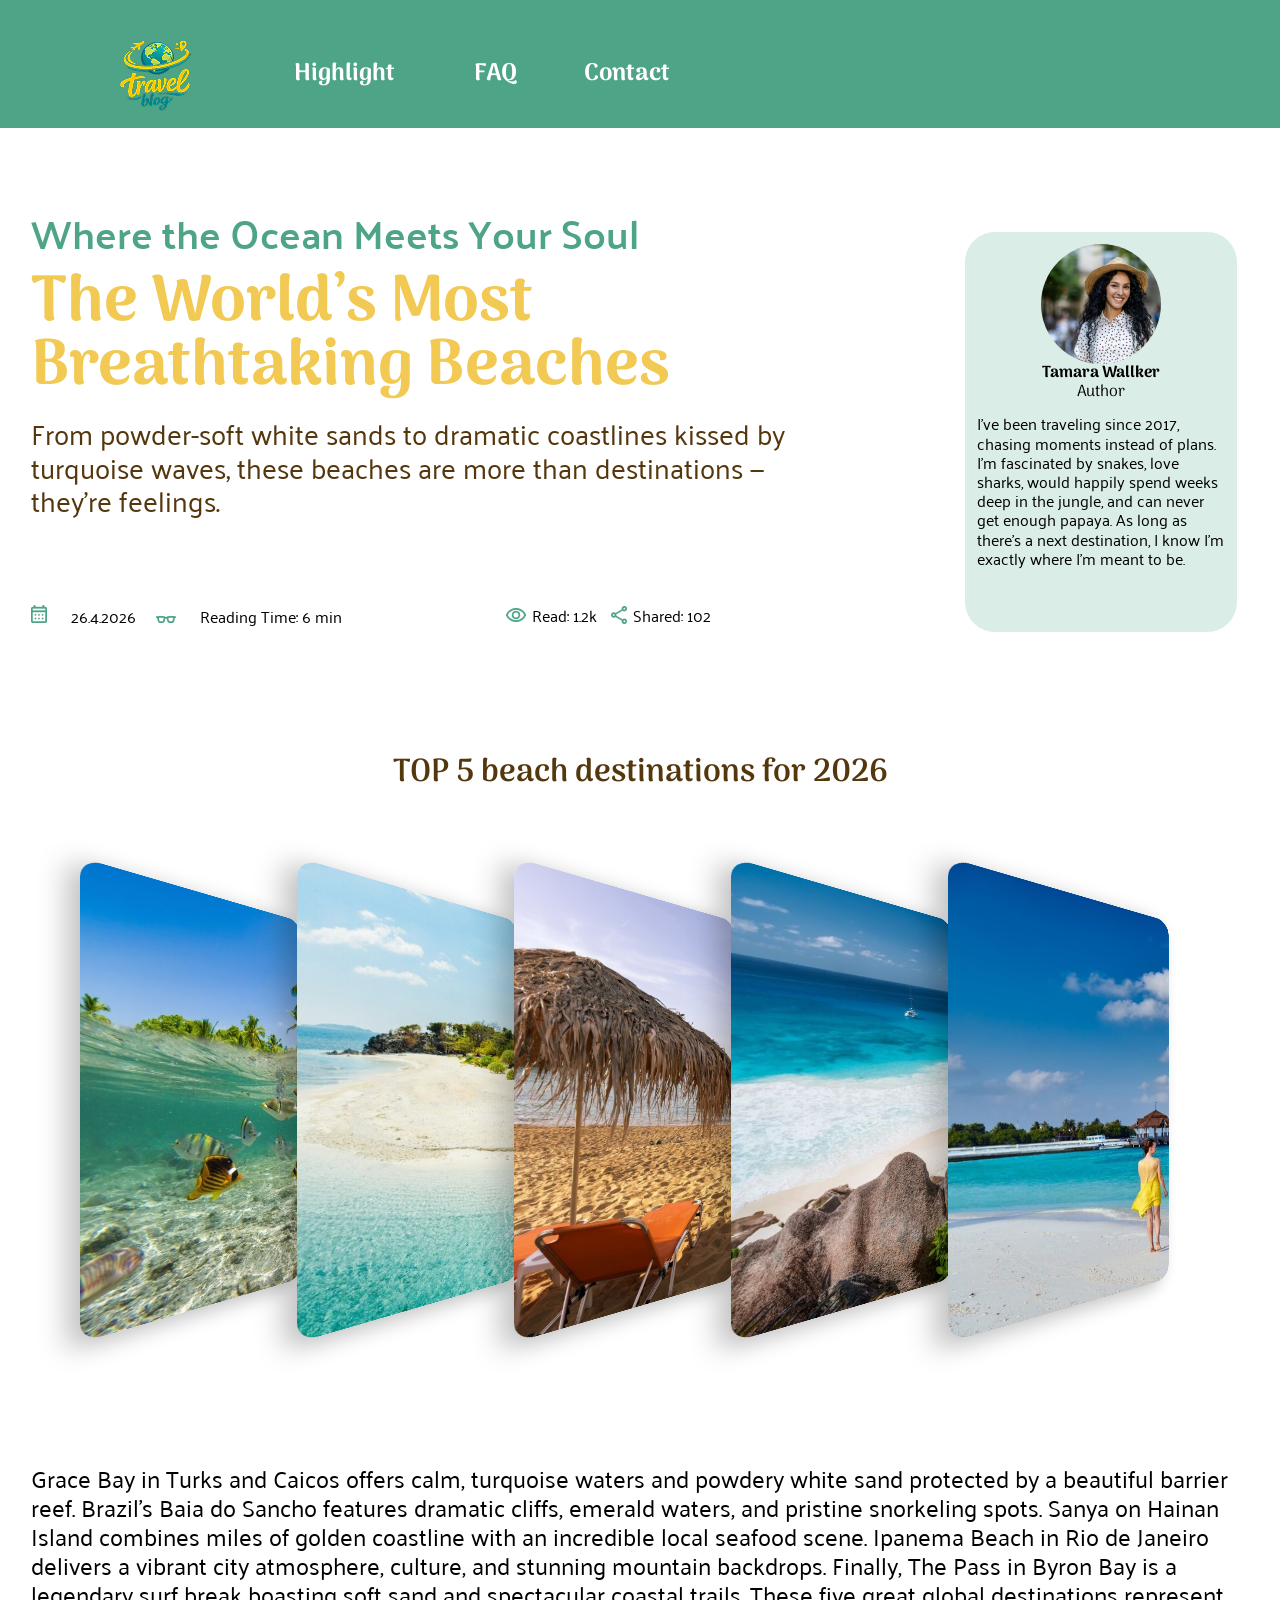
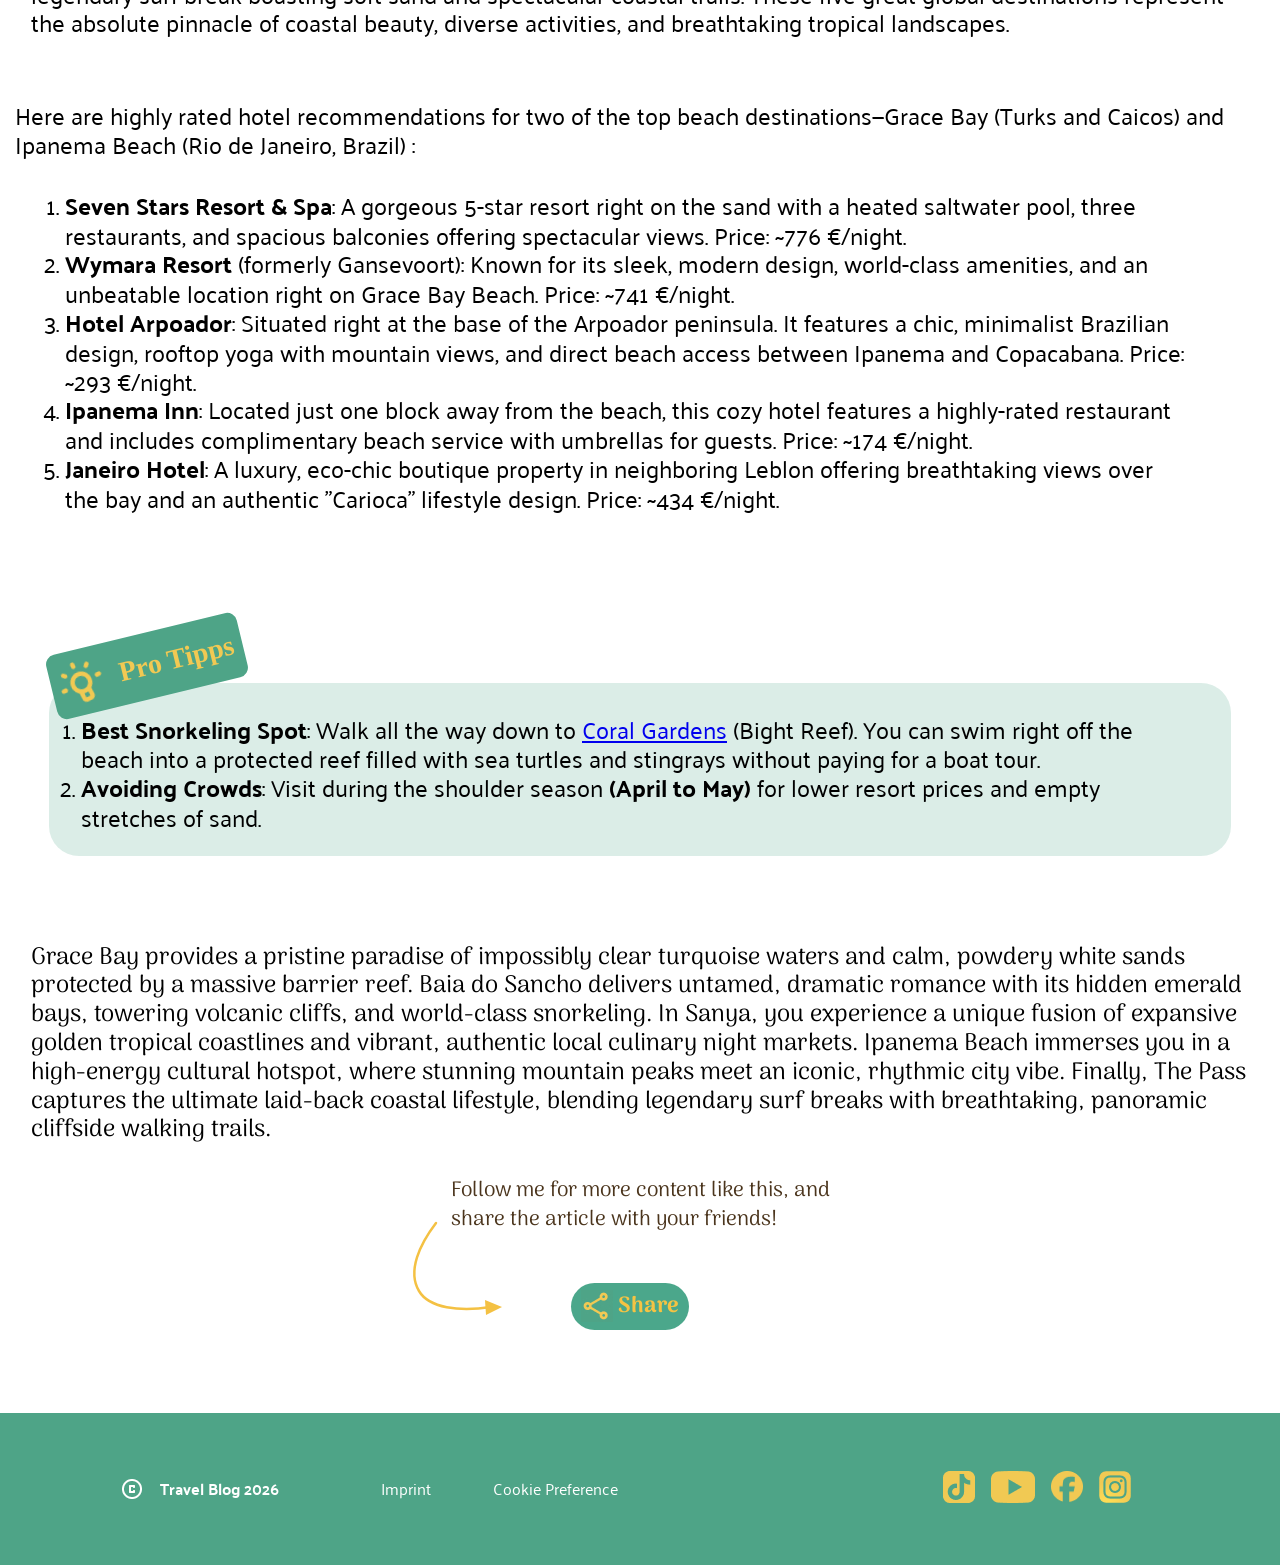
==== commit 1adec707: "share button done" ====
--- a/carousel.html
+++ b/carousel.html
@@ -196,18 +196,18 @@
         Follow me for more content like this, and<br />
         share the article with your friends!
       </p>
-
-
-      <input type="checkbox" id="share-toggle" class="share-toggle" />
-
-      <div class="share-row">
-
         <svg class="share-arrow" viewBox="0 0 110 100">
           <path d="M34 4 C18 25, 5 52, 17 72 C27 89, 57 93, 89 88" fill="none" stroke="#F4C143" stroke-width="2.5"
             stroke-linecap="round" />
 
           <path d="M83 81 L100 88 L84 96" fill="#F4C143" />
         </svg>
+
+      <input type="checkbox" id="share-toggle" class="share-toggle" />
+
+      <div class="share-row">
+
+
 
 
         <label for="share-toggle" class="follow_btn arima700">
--- a/styles/header_footer.css
+++ b/styles/header_footer.css
@@ -11,8 +11,8 @@
     width: 180px;
     height: 48px;
     cursor: pointer;
+}
 
-}
 .post2{
     display: flex;
     position: relative;
@@ -29,7 +29,6 @@
     height: 20px;
     transform: rotate(-6deg);
     overflow: hidden;
-    transition: width 700ms ease-out;
 }
 .post1:hover .post-i {
    width: 100px;
--- a/styles/basic.css
+++ b/styles/basic.css
@@ -163,12 +163,16 @@
   width: 931px;
   height: 520px;
   display: flex;
-  background-image: url(../img/Video.png);
+  /* background-image: url(../img/Video.png); */
   background-repeat: no-repeat;
   background-size: cover;
   background-position: center top;
   border-radius: 53px;
   margin-top: 137px;
+  cursor: pointer;
+}
+.video_img1{
+  border-radius: 53px;
 
 }
 .description_content {
@@ -480,23 +484,24 @@
 .share-toggle {
   display: none;
 }
-
 .share-row {
-  position: relative;
-  display: flex;
-  align-items: flex-end;
-  justify-content: center;
-  z-index: 2;
+    display: flex;
+    align-items: flex-end;
+    justify-content: center;
+    z-index: 2;
+    position: relative;
+    bottom: 51px;
+    right: 10px;
 }
 
 /* Pfeil*/
 
 .share-arrow {
-  position: relative;
-  left: 0;
-  top: 0;
-  width: 110px;
-  height: 100px;
+    position: relative;
+    right: 183px;
+    bottom: 15px;
+    width: 110px;
+    height: 100px;
 }
 
 /*Share Button*/
@@ -546,7 +551,6 @@
 .share-toggle:checked + .share-row .Share-icon1 {
     display: none;
 }
-/* Share Icon */
 
 .share-icon {
   position: relative;
@@ -585,8 +589,6 @@
   bottom: 3px;
 }
 
-/* Verbindungslinien */
-
 .line {
   position: absolute;
 
@@ -609,8 +611,6 @@
   top: 19px;
   transform: rotate(27deg);
 }
-
-/* LinkedIn / WhatsApp*/
 
 .share-links {
   display: flex;
@@ -643,6 +643,9 @@
 @media screen and (min-width: 1440px) {
   .main-page {
     padding: 0px max(0px, calc(50% - 720px));  
+  }
+  .top{
+    padding: 0px max(0px, calc(50% - 720px));
   }
   .main-page1 {
     padding: 0px max(0px, calc(50% - 720px));  
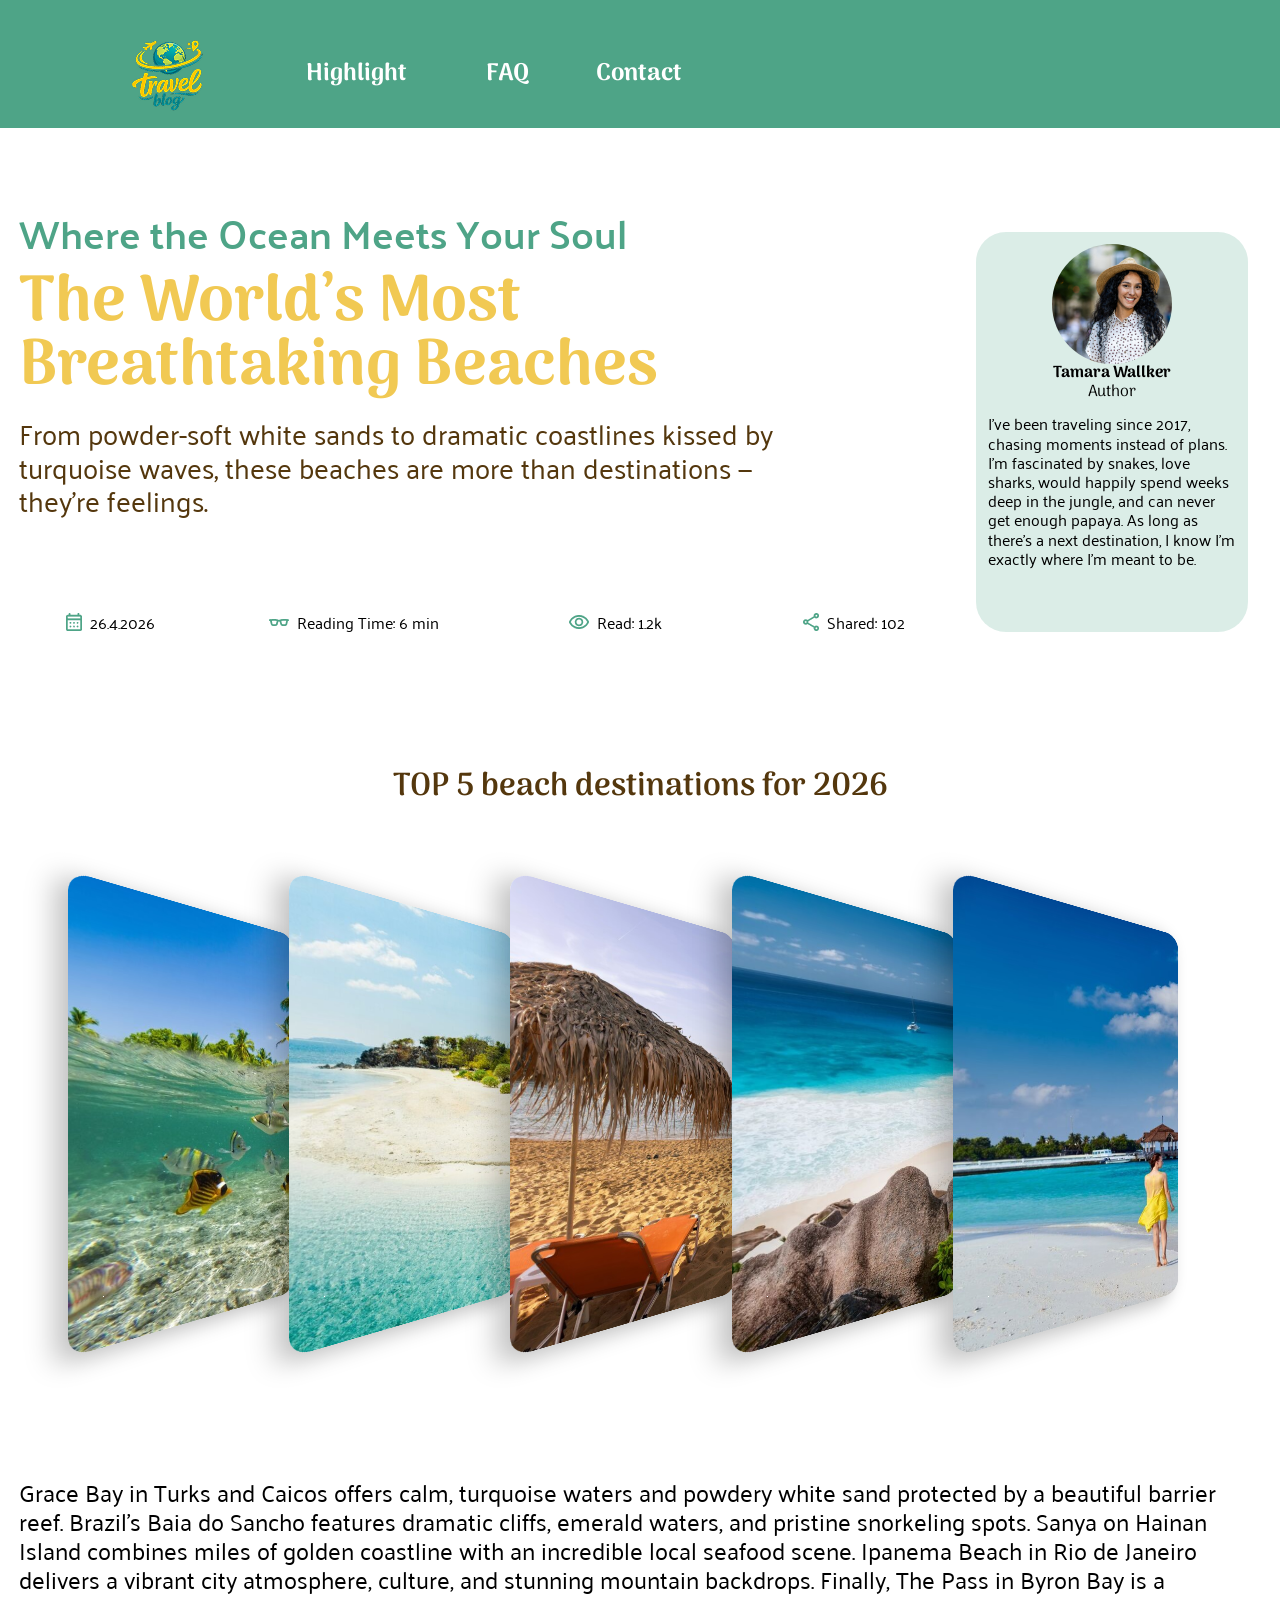
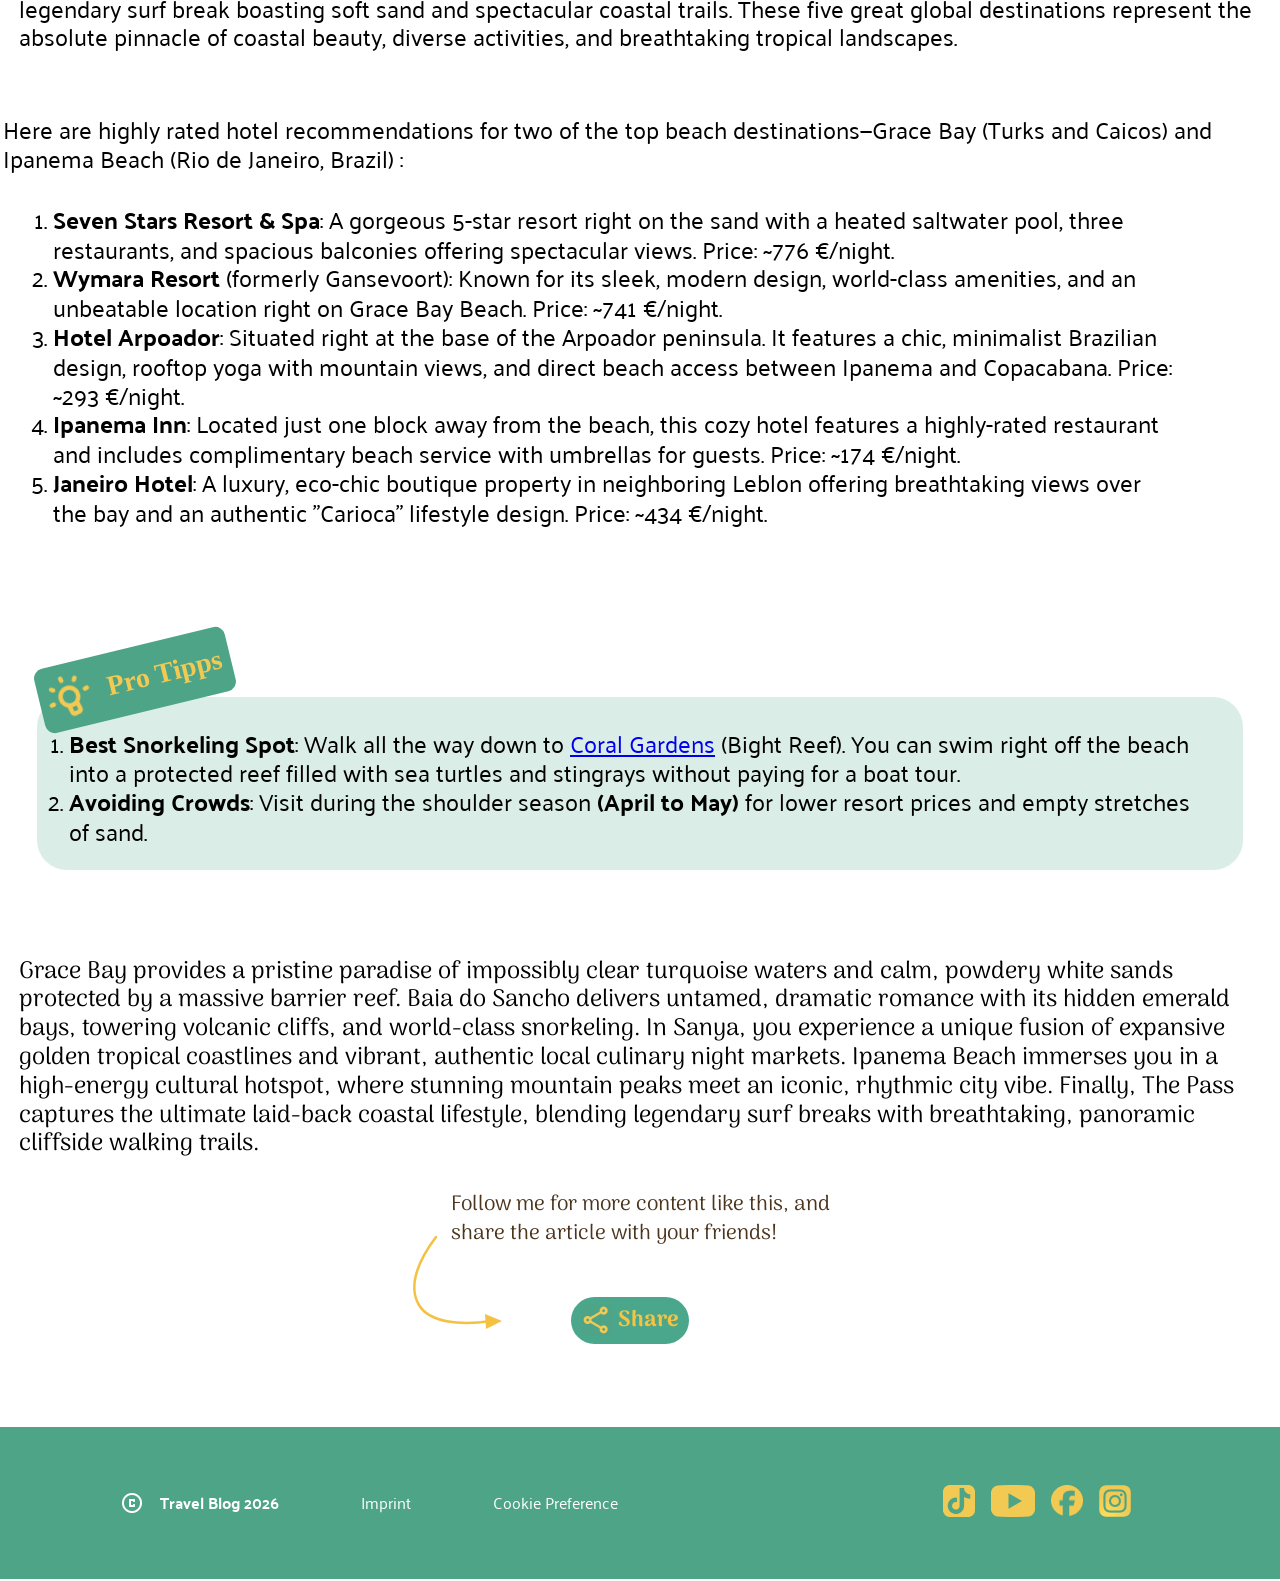
==== commit ec0b8a9f: "read share und date time angepasst" ====
--- a/carousel.html
+++ b/carousel.html
@@ -41,16 +41,24 @@
 
         <div class="read-counter_video p_400">
           <div class="date_time">
-            <img id="calender-icon" src="./img/calendar_month.png" alt="colendar icon" />
-            <p>26.4.2026</p>
-            <img id="eyeglasses-icon" src="./img/eyeglasses_2.png" alt="eyeglasses icon" />
-            <p>Reading Time: 6 min</p>
+            <div class="dp_flex">
+              <img id="calender-icon" src="./img/calendar_month.png" alt="colendar icon" />
+              <p>26.4.2026</p>
+            </div>
+            <div class="dp_flex">
+              <img id="eyeglasses-icon" src="./img/eyeglasses_2.png" alt="eyeglasses icon" />
+              <p>Reading Time: 6 min</p>
+            </div>
           </div>
           <div class="read_share">
-            <img id="visibility-icon" src="./img/visibility.png" alt="visibility icon" />
-            <p>Read: 1.2k</p>
-            <img id="share-icon" src="./img/share.png" alt="share icon" />
-            <p>Shared: 102</p>
+            <div class="dp_flex">
+              <img id="visibility-icon" src="./img/visibility.png" alt="visibility icon" />
+              <p>Read: 1.2k</p>
+            </div>
+            <div class="dp_flex">
+              <img id="share-icon" src="./img/share.png" alt="share icon" />
+              <p>Shared: 102</p>
+            </div>
           </div>
         </div>
       </div>
@@ -196,12 +204,12 @@
         Follow me for more content like this, and<br />
         share the article with your friends!
       </p>
-        <svg class="share-arrow" viewBox="0 0 110 100">
-          <path d="M34 4 C18 25, 5 52, 17 72 C27 89, 57 93, 89 88" fill="none" stroke="#F4C143" stroke-width="2.5"
-            stroke-linecap="round" />
-
-          <path d="M83 81 L100 88 L84 96" fill="#F4C143" />
-        </svg>
+      <svg class="share-arrow" viewBox="0 0 110 100">
+        <path d="M34 4 C18 25, 5 52, 17 72 C27 89, 57 93, 89 88" fill="none" stroke="#F4C143" stroke-width="2.5"
+          stroke-linecap="round" />
+
+        <path d="M83 81 L100 88 L84 96" fill="#F4C143" />
+      </svg>
 
       <input type="checkbox" id="share-toggle" class="share-toggle" />
 
--- a/styles/header_footer.css
+++ b/styles/header_footer.css
@@ -24,22 +24,22 @@
 .post-i {
     position: absolute;
     top: 25px;
-    left: 75px;
+    left: 60px;
     width: 0px;
     height: 20px;
     transform: rotate(-6deg);
     overflow: hidden;
 }
 .post1:hover .post-i {
-   width: 100px;
+   width: 123px;
     
 }
 .post2:hover .post-i {
-   width: 100px;
+   width: 123px;
     
 }
 .post:hover .post-i {
-   width: 100px;
+   width: 123px;
     
 }
 .nav_big{
@@ -104,8 +104,7 @@
 .left1{
     display: flex;
     align-items: center;
-    padding-right: 58px;
-    width: 250px;
+    width: 180px;
 }
 .left1 h6{
     font-size: 16px;
@@ -147,7 +146,7 @@
     margin-right: 16px;
 }
 
-@media screen and (min-width: 4px) and (max-width: 840px) {
+@media screen and (min-width: 4px) and (max-width: 848px) {
     .nav_style{
         padding-left: 0;
         justify-content: center;
--- a/styles/basic.css
+++ b/styles/basic.css
@@ -29,6 +29,12 @@
   align-items: center;
   width: 100%;
   padding: 0px 15px;
+}
+.dp_flex{
+  display: flex;
+  align-items: center;
+  text-align: center;
+  padding: 8px 0px;
 }
 .main-a{
   text-decoration: none;
@@ -64,7 +70,7 @@
 
 .top {
   display: flex;
-  max-width: 1440px;
+  /* max-width: 1440px; */
   position: relative;
   height: 515px;
   padding: 0px 0px;
@@ -115,12 +121,13 @@
   margin-bottom: 32px;
 }
 .date_time {      
-    width: 100%;
+    width: 50%;
     display: flex;
     gap: 16px;
     margin-top: 32px;
     margin-bottom: 32px;
-    align-items: baseline;
+    align-items: center;
+    justify-content: space-around;
 }
 .date_time img{
   margin-right: 8px;
@@ -129,12 +136,16 @@
   margin-right: 4px;
 }
 .read_share {
-  width: 100%;
+  width: 50%;
   display: flex;
   gap: 6px;
   align-items: center;
+  justify-content: space-around;
 }
 .read_share p{
+  margin-right: 8px;
+}
+.read_share img{
   margin-right: 8px;
 }
 .video_info {
@@ -642,13 +653,13 @@
 
 @media screen and (min-width: 1440px) {
   .main-page {
-    padding: 0px max(0px, calc(50% - 720px));  
+    padding: 0px max(3px, calc(50% - 720px));  
   }
   .top{
     padding: 0px max(0px, calc(50% - 720px));
   }
   .main-page1 {
-    padding: 0px max(0px, calc(50% - 720px));  
+    padding: 0px max(3px, calc(50% - 720px));  
   }
   .impress {
     padding: 0px max(12px, calc(50% - 720px));
@@ -683,9 +694,33 @@
     display: none;
   }
 }
+@media screen and (min-width: 740px) and (max-width: 1280px) {
+  .main-page {
+    padding: 0px max(3px, calc(50% - 720px));  
+  }
+  .top{
+    padding: 0px max(0px, calc(50% - 720px));
+
+  }
+  .main-page1 {
+    padding: 0px max(3px, calc(50% - 720px));  
+  }
+  .impress {
+    padding: 0px max(12px, calc(50% - 720px));
+  }
+  #header-placeholder {
+    padding: 0px max(12px, calc(50% - 720px));
+  }
+  #footer-placeholder {
+    padding: 0px max(0px, calc(50% - 720px));
+  }
+  #footer_header-placeholder {
+    padding: 0px max(0px, calc(50% - 720px));
+  }
+}
 @media screen and (min-width: 841px) and (max-width: 1280px) {
   .main {
-    padding: 0px 30px;
+    padding: 0px 80px;
   }
   .header2 {
     display: none;
@@ -731,9 +766,12 @@
 }
 @media screen and (min-width: 4px) and (max-width: 840px) {
 
+  #footer_header-placeholder {
+    padding: 0px max(0px, calc(50% - 720px));
+  }
   .main {
     width: 100%; 
-    padding: 0px 20px;
+    padding: 0px 40px;
   }
   .info {
     margin: 54px 16px;
@@ -812,13 +850,21 @@
     padding-top: 24px;
     padding-bottom: 8px;
   }
-    .scandy_tour{
-      padding-top: 24px;
-      padding-bottom: 24px;
-      font-size: 16px;
+  .scandy_tour{
+    padding-top: 24px;
+    padding-bottom: 24px;
+    font-size: 16px;
+  }
+  .date_time{
+    width: 100%;
+    justify-content: space-between;
   }
   .date_time p{
     margin-right: 6px;
+  }
+  .read_share{
+    width: 100%;
+    justify-content: space-between;
   }
   .read_share p {
     margin-right: 6px;
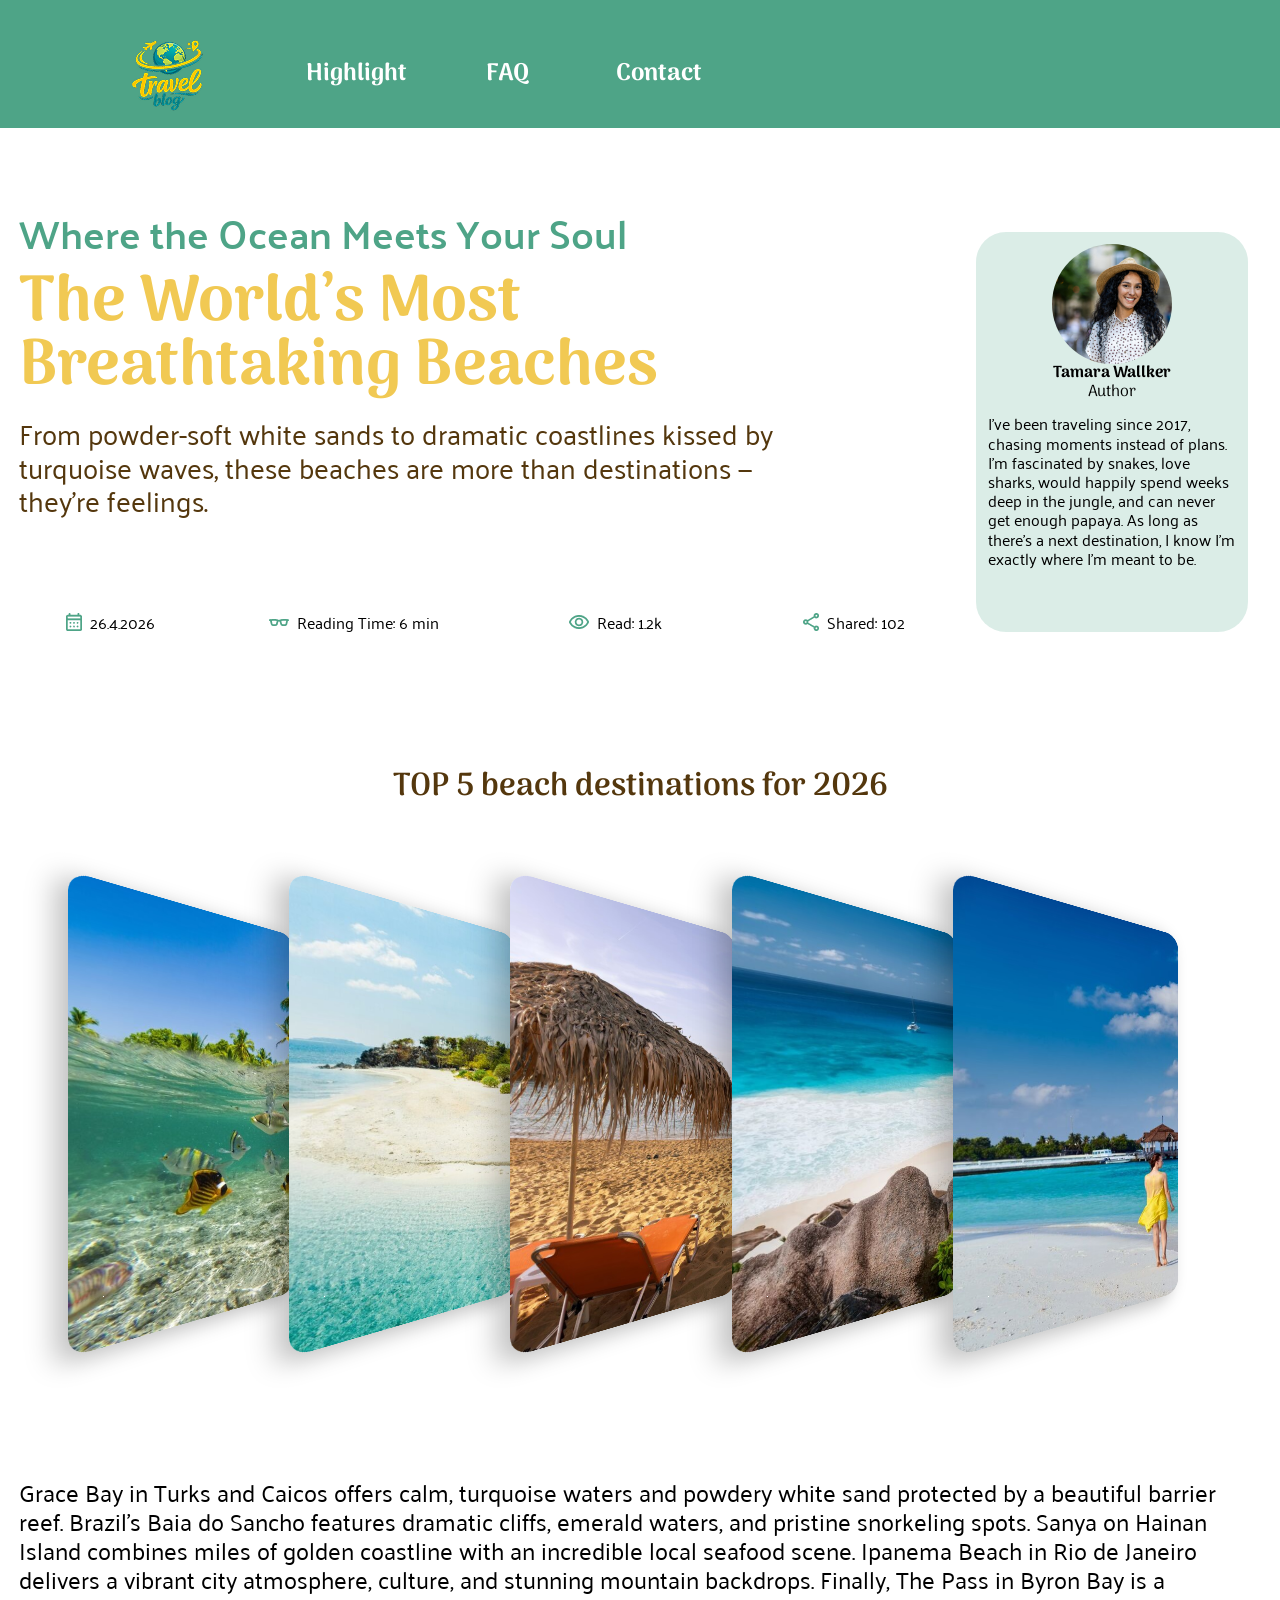
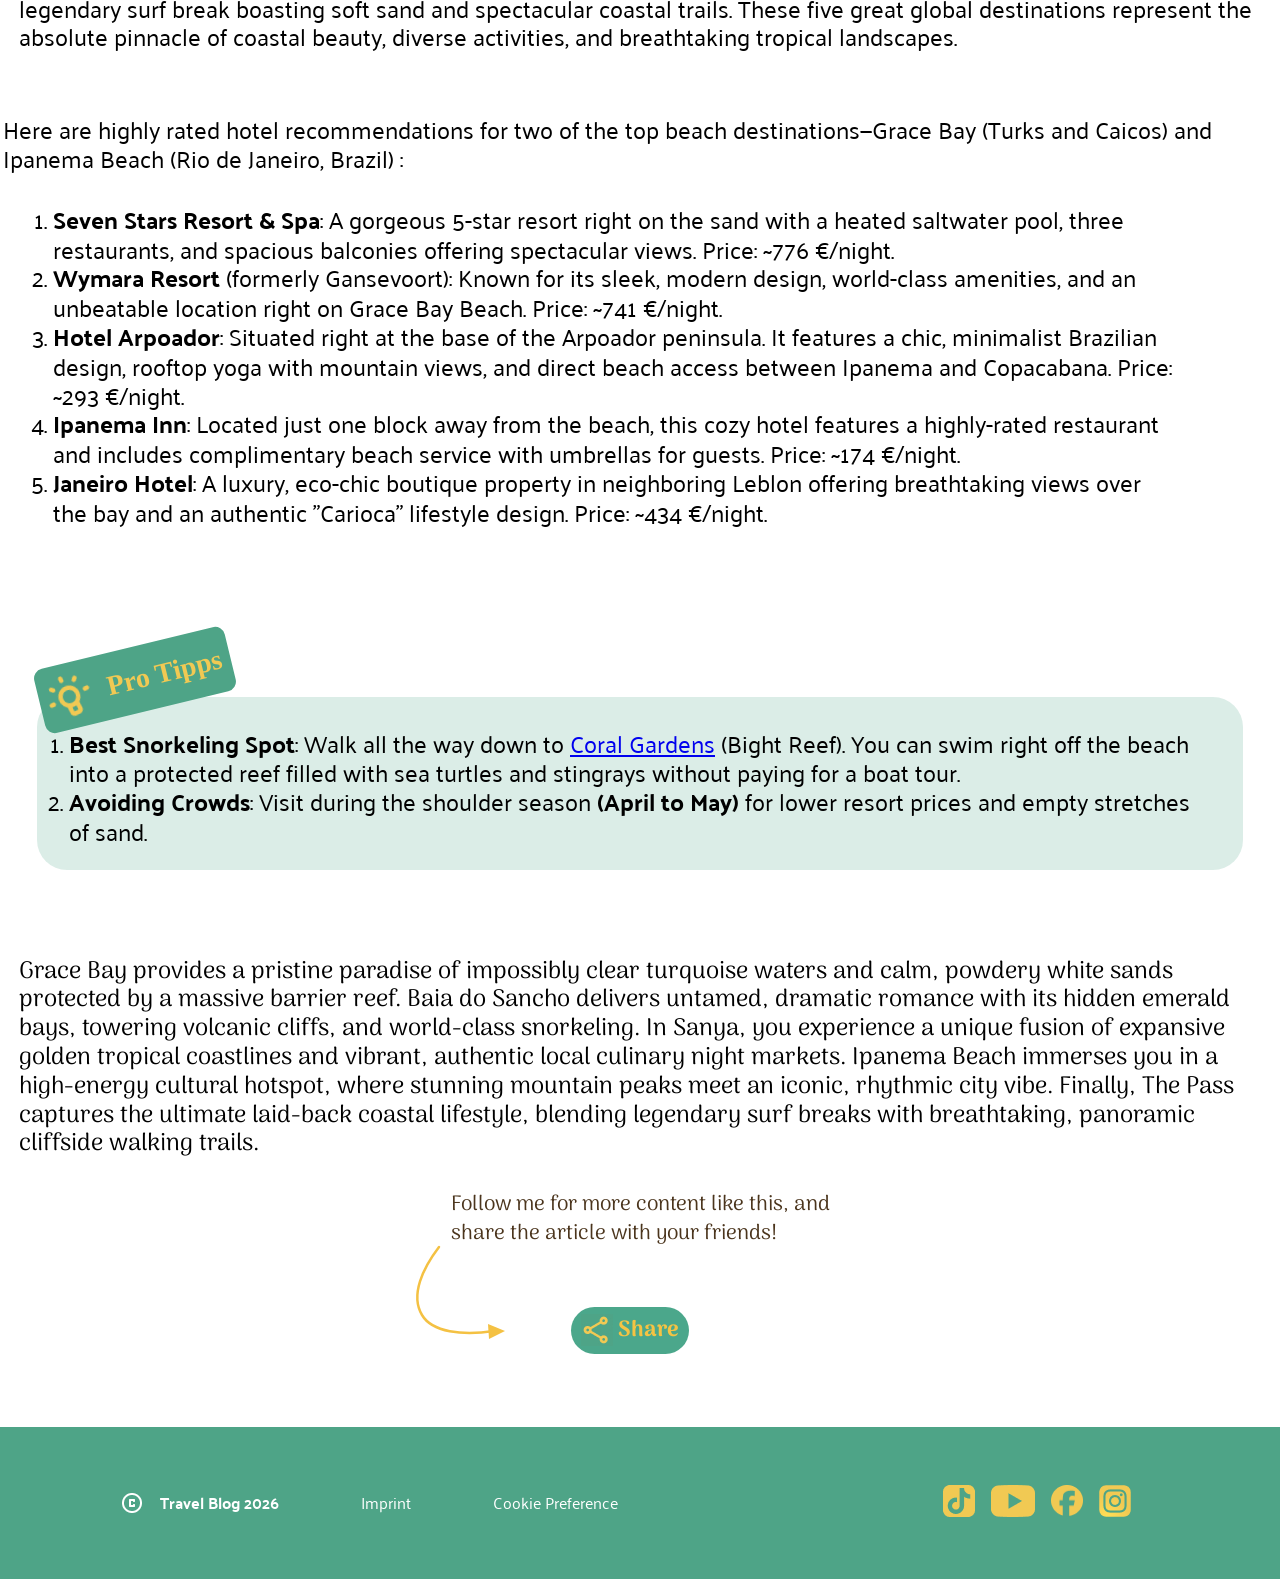
==== commit 4d90b8b2: "finish commit" ====
--- a/carousel.html
+++ b/carousel.html
@@ -18,7 +18,7 @@
     rel="stylesheet" />
 
   <script src="./js/header_footer.js"></script>
-  <script src="./js/basic.js"></script>
+
 </head>
 
 <body>
--- a/styles/header_footer.css
+++ b/styles/header_footer.css
@@ -1,154 +1,170 @@
 .post {
-    display: flex;
-    position: relative;
-    width: 120px;
-    height: 48px;
-    cursor: pointer;
+  display: flex;
+  position: relative;
+  width: 130px;
+  height: 48px;
+  cursor: pointer;
 }
-.post1{
-    display: flex;
-    position: relative;
-    width: 180px;
-    height: 48px;
-    cursor: pointer;
+.post1 {
+  display: flex;
+  position: relative;
+  width: 180px;
+  height: 48px;
+  cursor: pointer;
 }
 
-.post2{
-    display: flex;
-    position: relative;
-    width: 110px;
-    height: 48px;
-    cursor: pointer;
-
+.post2 {
+  display: flex;
+  position: relative;
+  width: 130px;
+  height: 48px;
+  cursor: pointer;
 }
-.post-i {
-    position: absolute;
-    top: 25px;
-    left: 60px;
-    width: 0px;
-    height: 20px;
-    transform: rotate(-6deg);
-    overflow: hidden;
+.post-h {
+  position: absolute;
+  top: 20px;
+  left: 60px;
+  width: 0px;
+  height: 20px;
+  transform: rotate(-3deg);
+  overflow: hidden;
 }
-.post1:hover .post-i {
-   width: 123px;
-    
+.post-f {
+  position: absolute;
+  top: 20px;
+  left: 65px;
+  width: 0px;
+  height: 20px;
+  transform: rotate(-4deg);
+  overflow: hidden;
 }
-.post2:hover .post-i {
-   width: 123px;
-    
+.post-c {
+  position: absolute;
+  top: 20px;
+  left: 70px;
+  width: 0px;
+  height: 20px;
+  transform: rotate(-4deg);
+  overflow: hidden;
 }
-.post:hover .post-i {
-   width: 123px;
-    
+.post1:hover .post-h {
+  width: 123px;
 }
-.nav_big{
-    display: flex;
-    width: 600px;
+.post2:hover .post-f {
+  width: 123px;
+}
+.post:hover .post-c {
+  width: 123px;
+}
+.nav_big {
+  display: flex;
+  width: 600px;
 }
 
-.navimage{
-    height: 72px;
-    width: 72px;
-    margin-right: 30px;
+.navimage {
+  height: 72px;
+  width: 72px;
+  margin-right: 30px;
 }
 
 .navlink {
-    
-    color: white;
-    text-decoration: none;
-    margin-left: 72px;
-    font-size: 22px;
-}
-.nav_style{
-    display: flex;
-    align-items: center;
-    text-align: left;
-    padding-top: 28px;
-    padding-left: 120px;
-    width: 100%;
-    
-}
-.nav_smal{
-    display: flex;
-    align-items: center;
-    padding: 24px 25px;
-    width: 90%;
-}
-.nav_smal img{
-    height: 40px;
-    width: 40px;
-    
-}
-.smal1{
-    display: flex;
-    justify-content: space-between;
-    width: 99%;
+  color: white;
+  text-decoration: none;
+  margin-left: 72px;
+  font-size: 22px;
 }
 
-.footer-center{
-    bottom: 30px;
-    display: flex;
-    justify-content: space-between;
-    align-items: center;
-    padding: 60px 120px;
-    width: 99%;
+.navlink:active {
+  color: #f1c953;
 }
-.footer-left{
-    display: flex;
-    justify-content: space-between;
-    align-items: center;
-    width: 510px;
-    
-    }
-.left1{
-    display: flex;
-    align-items: center;
-    width: 180px;
+.navlink:hover {
+  transform: translateX(+5px);
 }
-.left1 h6{
-    font-size: 16px;
-    padding-left: 16px;
+
+.nav_style {
+  display: flex;
+  align-items: center;
+  text-align: left;
+  padding-top: 28px;
+  padding-left: 120px;
+  width: 100%;
 }
-.left2{
-    width: 293px;
-    margin: 8px 0;
-    display: flex;
-    justify-content: space-between;
+.nav_smal {
+  display: flex;
+  align-items: center;
+  padding: 24px 25px;
+  width: 90%;
 }
-.footer-right{
-    display: flex;
-    justify-content: center;
-    align-items: center;
+.nav_smal img {
+  height: 40px;
+  width: 40px;
+}
+.smal1 {
+  display: flex;
+  justify-content: space-between;
+  width: 99%;
+}
 
-    }
+.footer-center {
+  bottom: 30px;
+  display: flex;
+  justify-content: space-between;
+  align-items: center;
+  padding: 60px 120px;
+  width: 99%;
+}
+.footer-left {
+  display: flex;
+  justify-content: space-between;
+  align-items: center;
+  width: 510px;
+}
+.left1 {
+  display: flex;
+  align-items: center;
+  width: 180px;
+}
+.left1 h6 {
+  font-size: 16px;
+  padding-left: 16px;
+}
+.left2 {
+  width: 293px;
+  margin: 8px 0;
+  display: flex;
+  justify-content: space-between;
+}
+.footer-right {
+  display: flex;
+  justify-content: center;
+  align-items: center;
+}
 
 .navlink-foot {
-    text-decoration: none;
-    padding-left: 24px;
-    padding-right: 12px;
+  text-decoration: none;
+  padding-left: 24px;
+  padding-right: 12px;
 }
 
 .navlink-foot:hover {
-    color: #F1C953;
-    
+  color: #f1c953;
 }
 
-.footer-social-icon{
-    height: 32px;
-    width: 32px;
-    margin-right: 16px;
+.footer-social-icon {
+  height: 32px;
+  width: 32px;
+  margin-right: 16px;
 }
 
-.footer-youtube-icon{
-    height: 32px;
-    width: 44px;
-    margin-right: 16px;
+.footer-youtube-icon {
+  height: 32px;
+  width: 44px;
+  margin-right: 16px;
 }
 
 @media screen and (min-width: 4px) and (max-width: 848px) {
-    .nav_style{
-        padding-left: 0;
-        justify-content: center;
-    }
-}+  .nav_width {
+    width: 100%;
+    justify-self: end;
+  }
+}
--- a/styles/basic.css
+++ b/styles/basic.css
@@ -465,9 +465,26 @@
   margin-top: 64px;
   margin-bottom: 64px;
 }
-
-.follow_me
-  {
+button{
+  width: 139px;
+  height: 48px;
+  font-size: 24px;
+  border: #737373 1px solid;
+  background-color: white;
+  border-radius: 40px;
+  color: #737373;
+  cursor: pointer;
+}
+button:hover {
+  background-color: #4EA487;
+  color: #F1C953;
+}
+button:active {
+  pointer-events: none;
+}
+
+.follow_me {
+  position: relative;
     display: flex;
     flex-direction: column;
     align-items: center;
@@ -483,11 +500,11 @@
   font-family: "Arima", serif;
   font-size: 21px;
   line-height: 1.35;
-      display: flex;
-    align-content: center;
-    flex-direction: column;
-    justify-content: flex-end;
-    align-items: center;
+  display: flex;
+  align-content: center;
+  flex-direction: column;
+  justify-content: flex-end;
+  align-items: center;
 }
 
 
@@ -509,8 +526,8 @@
 
 .share-arrow {
     position: relative;
-    right: 183px;
-    bottom: 15px;
+    left: -180px;
+    top: -5px;
     width: 110px;
     height: 100px;
 }
@@ -519,6 +536,7 @@
 
 .follow_btn {
   position: relative;
+  top: 10px;
   z-index: 2;
   width: 118px;
   height: 47px;
@@ -565,7 +583,7 @@
 
 .share-icon {
   position: relative;
-
+  top: 10px;
   width: 29px;
   height: 35px;
 
@@ -575,7 +593,7 @@
 
 .node {
   position: absolute;
-
+  
   width: 7px;
   height: 7px;
   border: 3px solid #4ba78b;
@@ -624,6 +642,8 @@
 }
 
 .share-links {
+  position: relative;
+  top: 10px;
   display: flex;
   flex-direction: column;
   align-items: flex-start;
@@ -929,6 +949,25 @@
   .first_1{
     display: none;
   }
+  .share-arrow {
+    position: relative;
+    left: -150px;
+    bottom: 14px;
+    width: 62px;
+    height: 85px;
+  }
+  .share-text {
+    font-size: 18px;
+  }
+  .share-links{
+    left: 20px;
+  }
+  .share-icon{
+    left: 20px;
+  }
+  .follow_btn{
+    left: 20px;
+  }
 }
 @media screen and (min-width: 4px) and (max-width: 479px) {
   #faq {
--- a/styles/style.css
+++ b/styles/style.css
@@ -128,13 +128,13 @@
 }
 
 details::details-content {
-  transition: height 1000ms ease-out, content-visibility 600ms ease allow-discrete;
+  transition: height 225ms ease-out, content-visibility 600ms ease allow-discrete;
   height: 0;  
   overflow: hidden;
 }
 
 details[open]::details-content {
-  height: 80px;
+  height: 100px;
 }
 
 details p{
@@ -222,7 +222,9 @@
   font-size: 16px;
 
 }
-
+details[open]::details-content {
+  height: 125px;
+}
 details[open] p{
   font-size: 16px;
 }
@@ -258,7 +260,7 @@
   font-size: 40px;
 }
 details[open]::details-content {
-  height: 130px;
+  height: 185px;
 }
 }
 @media screen and (min-width: 4px) and (max-width: 483px){
@@ -283,7 +285,7 @@
   font-size: 40px;
 }
 details[open]::details-content {
-  height: 239px;
+  height: 320px;
 }
   .video_2{
     padding-bottom: 24px;
--- a/styles/carousel.css
+++ b/styles/carousel.css
@@ -165,6 +165,7 @@
     height: 22px;
     border-radius: 50px;
     background-color: #4ea4874d;
+    transition: all 250ms ease-in-out;
   }
   .slider-responsive-mobeile input[type="radio"]:checked {
     appearance: none;
@@ -176,6 +177,7 @@
     cursor: pointer;
     background-color: #4ea487;
     border-color: #4ea487;
+    transition: all 255ms ease-in-out;
   }
   .slider-photos-responsive-mobeile {
     width: 300%;
@@ -185,7 +187,7 @@
     transform: perspective(250px) rotatey(20deg) translateX(-20px);
     padding-bottom: 60px;
     gap: 24px;
-  }
+  } 
 
   .slider-photos-element {
     width: calc(300% / 5);
@@ -197,27 +199,32 @@
     background-image: url("../img/photo-1.jpg");
     background-size: cover;
     border-radius: 16px;
+    transition: all 250ms ease-in-out;
   }
   .element-two {
     background-image: url("../img/photo-2.jpg");
     background-size: cover;
     border-radius: 16px;
+    transition: all 250ms ease-in-out;
   }
   .element-three {
     background-image: url("../img/photo-3.jpg");
     background-size: cover;
     border-radius: 16px;
+    transition: all 250ms ease-in-out;
   }
 
   .element-four {
     background-image: url("../img/photo-4.jpg");
     background-size: cover;
     border-radius: 16px;
+    transition: all 250ms ease-in-out;
   }
   .element-five {
     background-image: url("../img/photo-5.jpg");
     background-size: cover;
     border-radius: 16px;
+    transition: all 250ms ease-in-out;
   }
 
   .slider-responsive-mobeile
@@ -262,7 +269,7 @@
   }
 }
 
-@media screen and (min-width: 374px) and (max-width: 500px) {
+@media screen and (min-width: 4px) and (max-width: 500px) {
   
   .p_80 {
     padding-top: 24px;
@@ -295,8 +302,8 @@
     position: relative;
     width: 100%;
     height: 380px;
-    overflow: hidden;
-
+    /* overflow: hidden; */
+    left: 0px;
     display: flex;
     justify-content: center;
     align-items: flex-end;
@@ -312,7 +319,7 @@
     border-radius: 50%;
     background: #cfe5df;
     cursor: pointer;
-    z-index: 10;
+    
   }
 
   .slider-responsive-mobeile input:checked {
@@ -326,8 +333,8 @@
   .slider-photos-responsive-mobeile {
     position: absolute;
     top: 20px;
-    left: 0;
-
+    left: -30px;
+    
     display: flex;
     gap: 20px;
 
@@ -392,7 +399,7 @@
   }
 
   .share-text {
-    font-size: 20px;
+    font-size: 18px;
   }
   .responsive-text-mobeile {
     font-size: 20px;
--- a/styles/graph.css
+++ b/styles/graph.css
@@ -8,6 +8,7 @@
     border-radius: 53px;
     box-shadow: -2px 4px 11.6px rgba(0, 0, 0, 25%);
     margin-bottom: 88px;
+    object-fit: cover;
 }
 
 .price_beach {
@@ -24,6 +25,7 @@
     margin-top: 16px;
     border-radius: 53px;
     box-shadow: -2px 4px 11.6px rgba(0, 0, 0, 25%);
+    object-fit: cover;
 }
 .diagr_price {
     display: flex;
@@ -43,7 +45,7 @@
     justify-content: center;
 }
 .p_88_t{
-    margin-top: 66px;
+    margin-top: 36px;
 }
 
 @media screen and (min-width: 315px) and (max-width: 1280px) {
